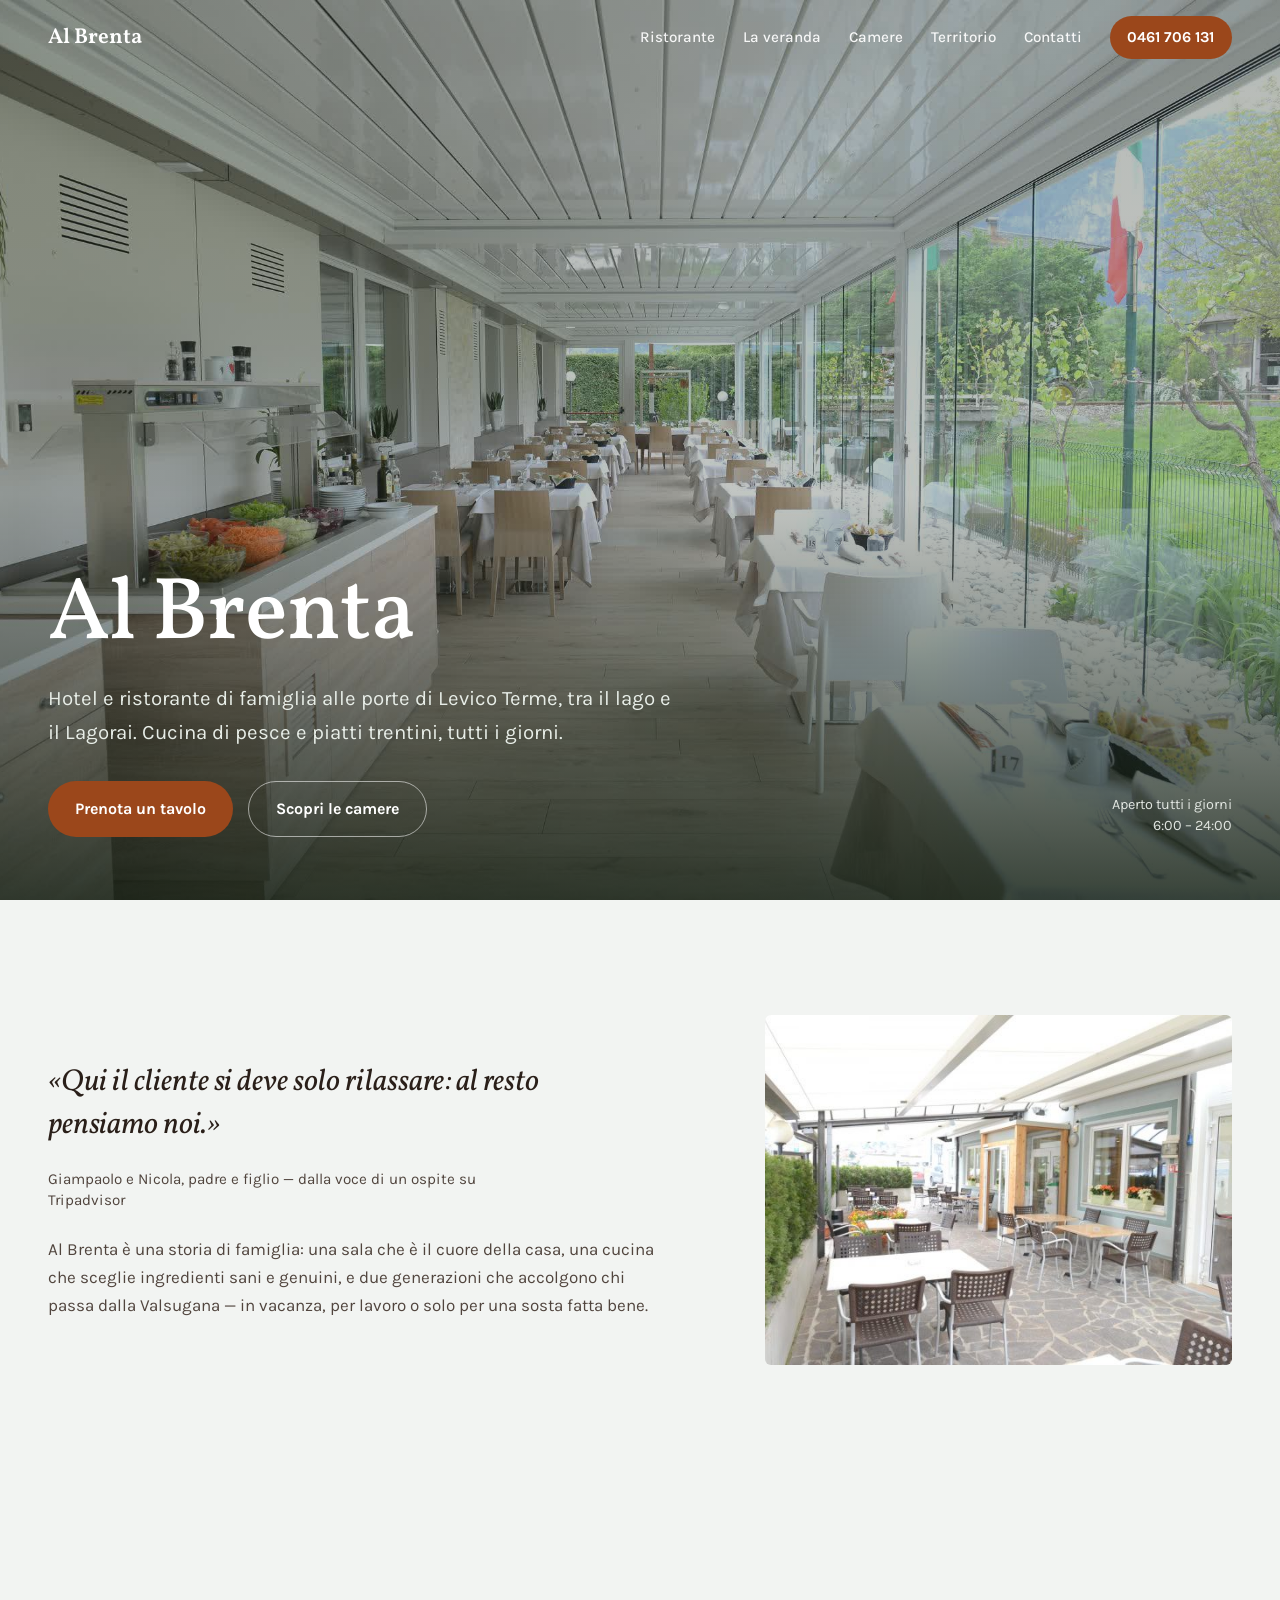
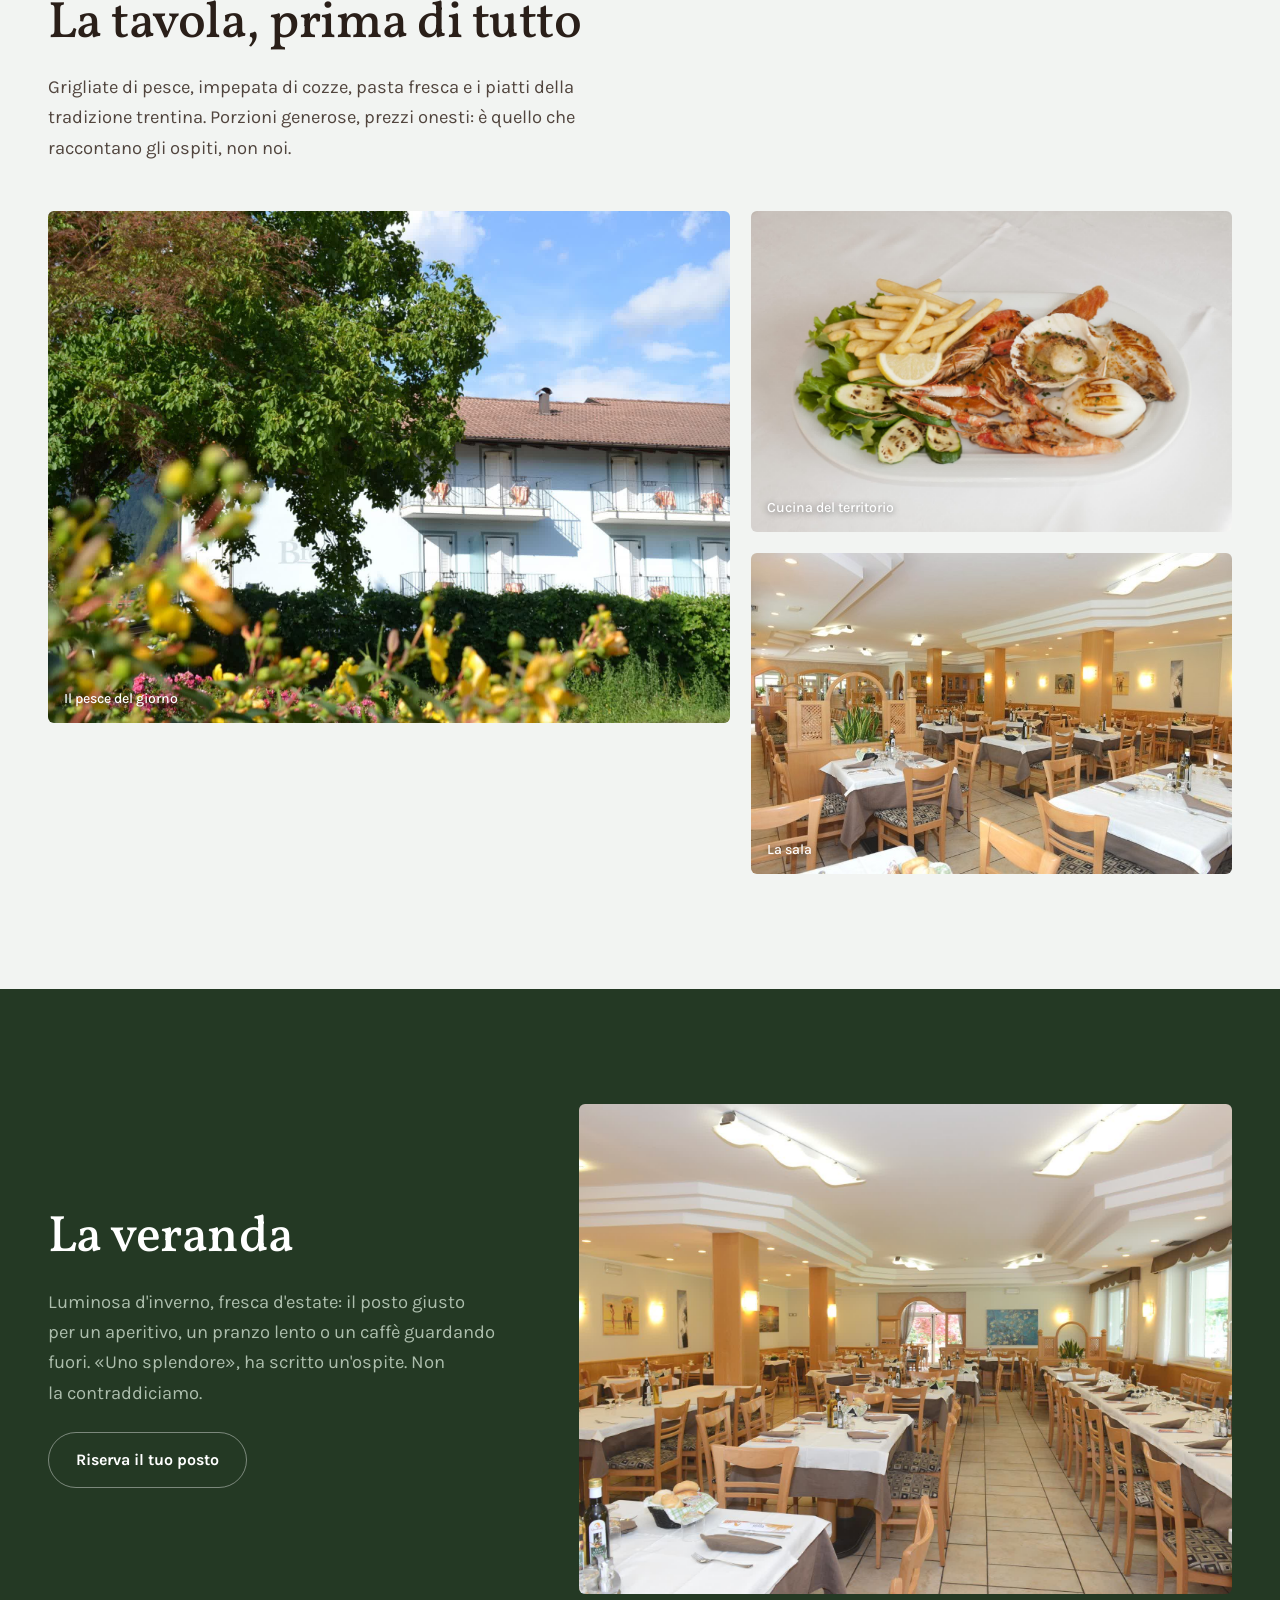
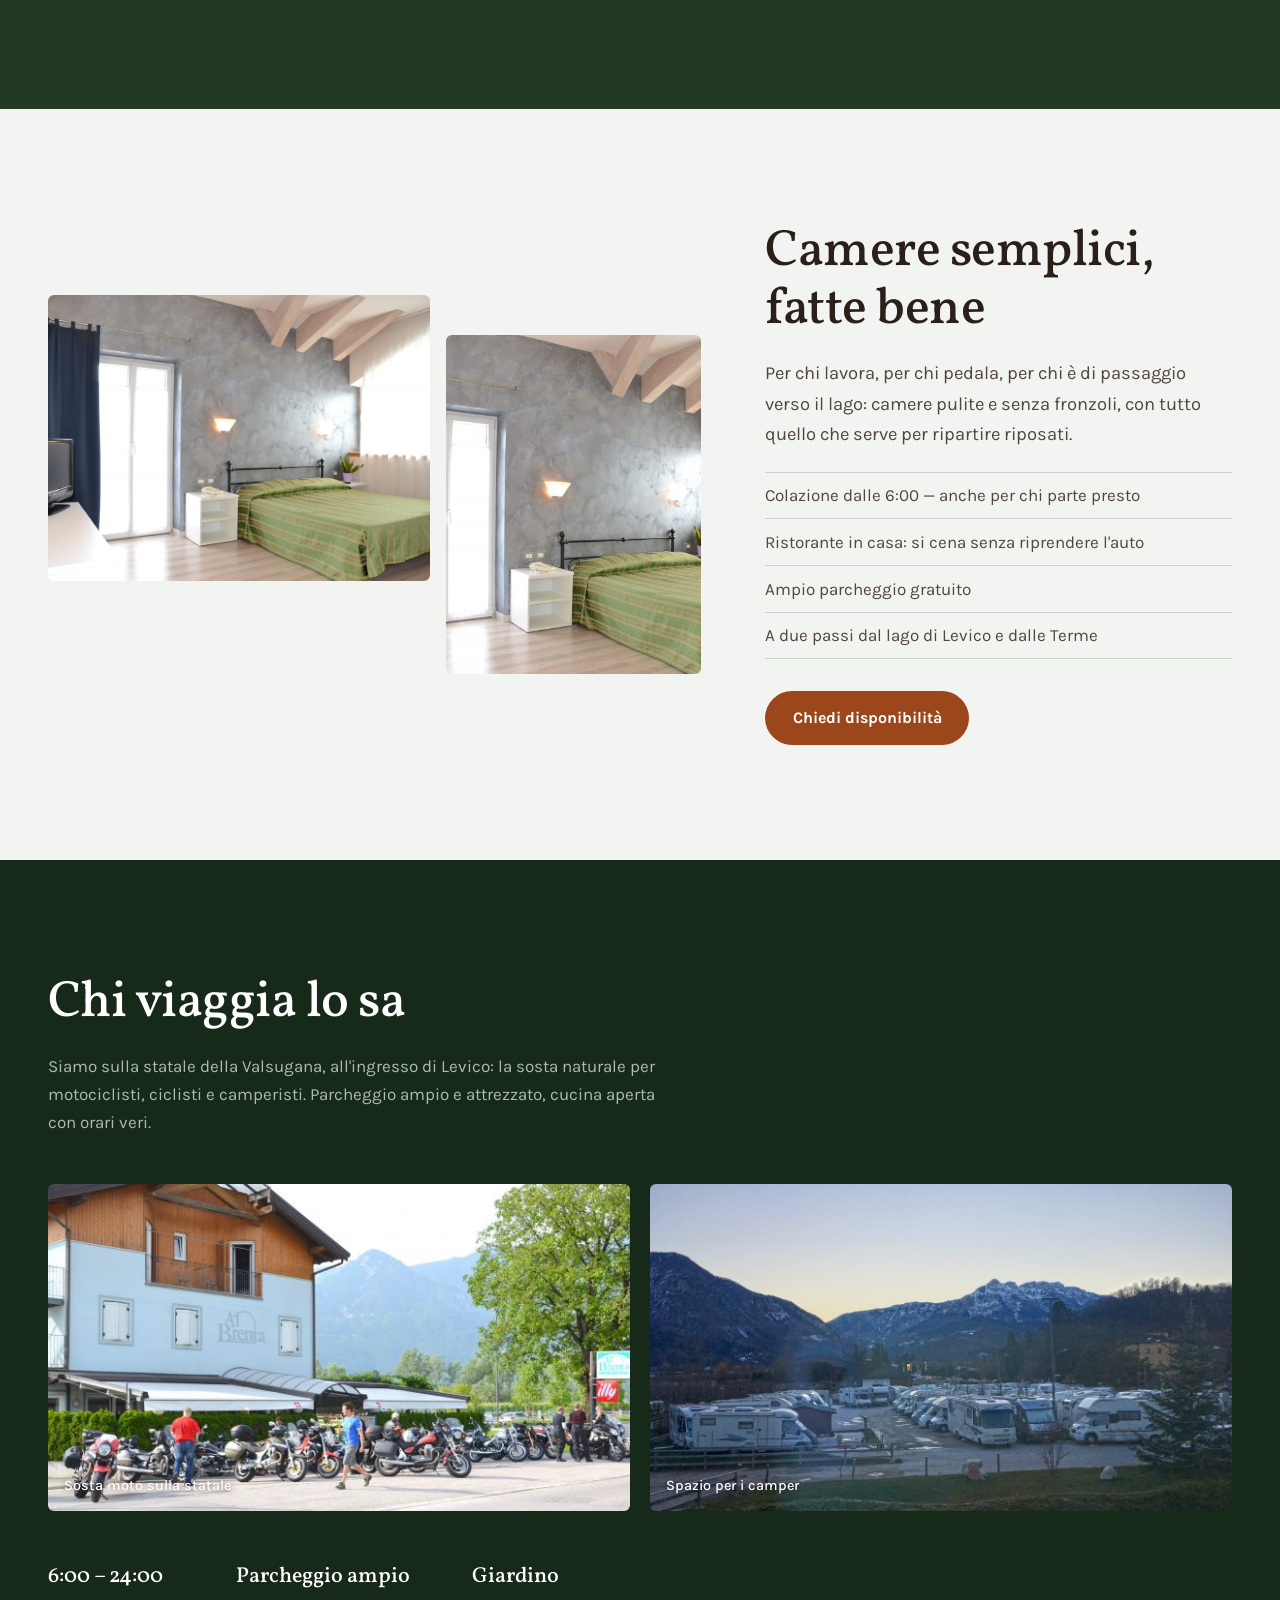
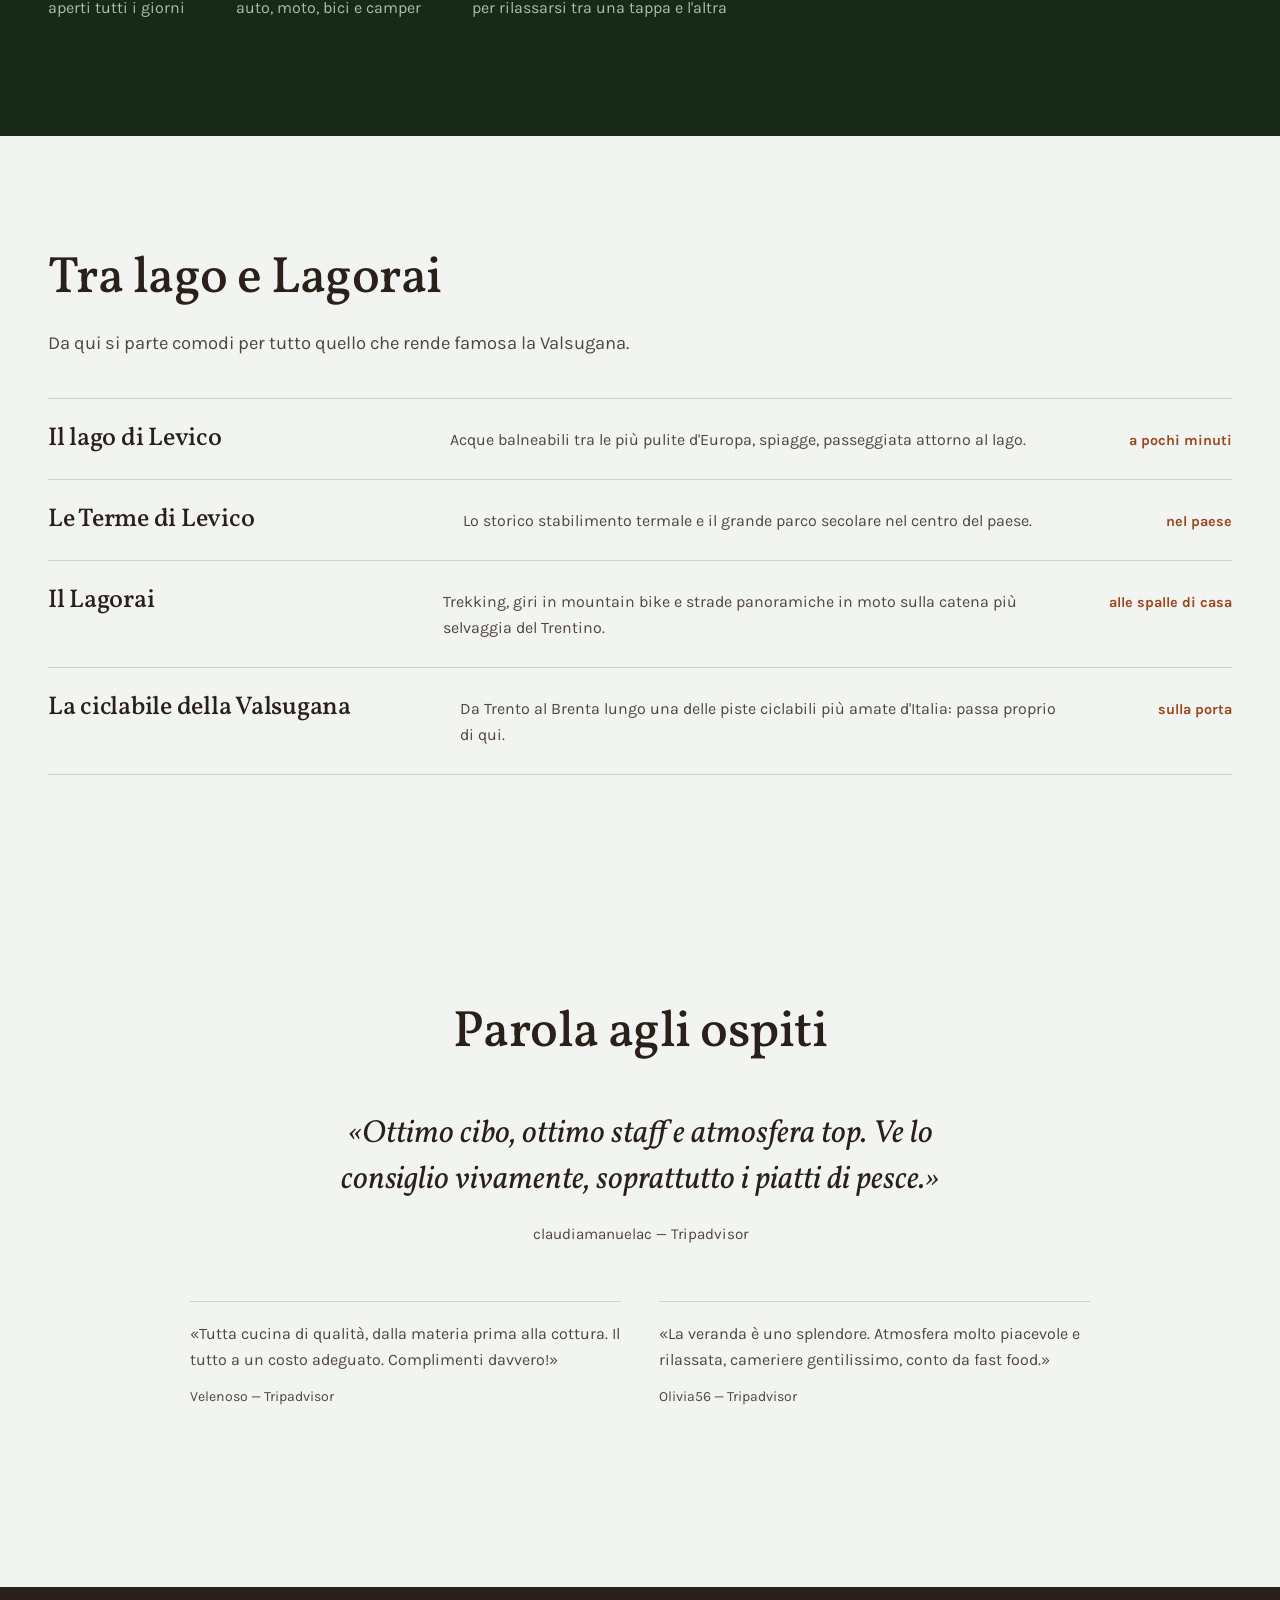
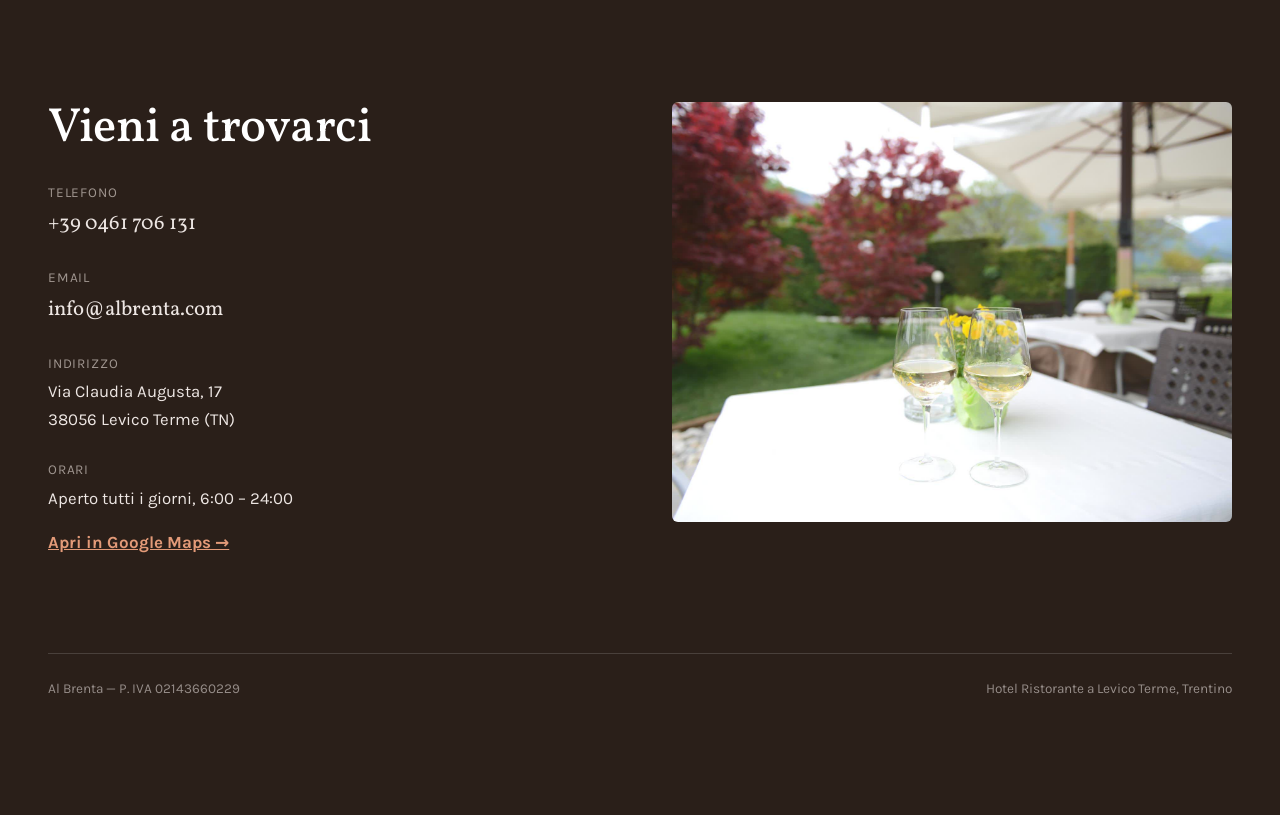
==== index.html @ 08c68e50 "Sito one-page Al Brenta - hotel ristorante Levico Terme Prototipo demo: foto originali, recensioni T" ====
<!DOCTYPE html>
<html lang="it">
<head>
<meta charset="UTF-8">
<meta name="viewport" content="width=device-width, initial-scale=1.0">
<title>Al Brenta — Hotel e Ristorante a Levico Terme, Trentino</title>
<meta name="description" content="Hotel e ristorante di famiglia alle porte di Levico Terme: cucina di pesce, piatti trentini, veranda, camere e parcheggio per moto, bici e camper. Aperto tutti i giorni 6–24.">
<link rel="preconnect" href="https://fonts.googleapis.com">
<link rel="preconnect" href="https://fonts.gstatic.com" crossorigin>
<link href="https://fonts.googleapis.com/css2?family=Vollkorn:ital,wght@0,400;0,500;0,600;1,400;1,500&family=Karla:wght@400;500;700&display=swap" rel="stylesheet">
<style>
:root{
  --bg: oklch(96.5% 0.004 140);
  --ink: oklch(25% 0.02 50);
  --ink-soft: oklch(40% 0.02 50);
  --verde: oklch(32% 0.045 145);
  --verde-deep: oklch(26% 0.04 145);
  --verde-ink: oklch(95% 0.012 145);
  --verde-soft: oklch(78% 0.03 145);
  --rame: oklch(50% 0.125 45);
  --rame-hover: oklch(44% 0.125 45);
  --line: oklch(86% 0.012 140);
  --serif: "Vollkorn", Georgia, serif;
  --sans: "Karla", system-ui, sans-serif;
  --ease: cubic-bezier(.22,1,.36,1);
  --z-header: 100;
  --z-callbar: 110;
}
*{margin:0;padding:0;box-sizing:border-box}
html{scroll-behavior:smooth}
body{
  font-family:var(--sans);
  font-size:1.0625rem;
  line-height:1.65;
  color:var(--ink);
  background:var(--bg);
}
img{display:block;max-width:100%;height:auto}
h1,h2,h3{font-family:var(--serif);font-weight:500;line-height:1.12;text-wrap:balance;letter-spacing:-0.01em}
p{max-width:62ch;text-wrap:pretty}
a{color:inherit}

/* ---------- header ---------- */
.header{
  position:fixed;inset:0 0 auto 0;z-index:var(--z-header);
  display:flex;align-items:center;justify-content:space-between;
  padding:1rem clamp(1.25rem,4vw,3rem);
  transition:background .4s var(--ease), box-shadow .4s var(--ease), padding .4s var(--ease);
}
.header.solid{background:var(--bg);box-shadow:0 1px 0 var(--line);padding-block:.6rem}
.header .brand{font-family:var(--serif);font-size:1.35rem;font-weight:600;text-decoration:none;color:#fff;transition:color .3s}
.header.solid .brand{color:var(--ink)}
.header nav{display:flex;gap:1.75rem;align-items:center}
.header nav a{
  font-size:.95rem;font-weight:500;text-decoration:none;color:#fff;
  opacity:.92;transition:opacity .2s,color .3s;
}
.header.solid nav a{color:var(--ink)}
.header nav a:hover{opacity:.65}
.header .tel{
  background:var(--rame);color:#fff !important;padding:.55rem 1.1rem;border-radius:99px;
  font-weight:700;opacity:1;transition:background .25s;white-space:nowrap;
}
.header .tel:hover{background:var(--rame-hover);opacity:1}
@media (max-width:820px){ .header nav a:not(.tel){display:none} }

/* ---------- hero ---------- */
.hero{
  position:relative;min-height:100svh;display:flex;align-items:flex-end;
  color:#fff;isolation:isolate;
}
.hero img.bg{position:absolute;inset:0;width:100%;height:100%;object-fit:cover;z-index:-2}
.hero::after{
  content:"";position:absolute;inset:0;z-index:-1;
  background:linear-gradient(to top, oklch(20% 0.03 145 / .82) 0%, oklch(20% 0.03 145 / .25) 45%, oklch(20% 0.03 145 / .30) 100%);
}
.hero-inner{padding:0 clamp(1.25rem,4vw,3rem) clamp(2.5rem,7vh,5.5rem);max-width:1200px}
.hero h1{
  font-size:clamp(2.6rem,7.5vw,5.5rem);font-weight:500;color:#fff;
  margin-bottom:1rem;
}
.hero h1 em{font-style:italic}
.hero .sub{font-size:clamp(1.05rem,1.6vw,1.3rem);max-width:52ch;color:oklch(94% 0.01 145);margin-bottom:2rem}
.hero .ctas{display:flex;gap:.9rem;flex-wrap:wrap}
.btn{
  display:inline-flex;align-items:center;gap:.5rem;
  font-family:var(--sans);font-weight:700;font-size:1rem;text-decoration:none;
  padding:.85rem 1.7rem;border-radius:99px;transition:background .25s,color .25s,border-color .25s;
}
.btn-primary{background:var(--rame);color:#fff}
.btn-primary:hover{background:var(--rame-hover)}
.btn-ghost{border:1px solid oklch(100% 0 0 / .55);color:#fff}
.btn-ghost:hover{background:oklch(100% 0 0 / .14)}
.hero .hours{
  position:absolute;top:auto;right:clamp(1.25rem,4vw,3rem);bottom:clamp(2.5rem,7vh,5.5rem);
  font-size:.9rem;color:oklch(92% 0.01 145);text-align:right;line-height:1.5;
}
@media (max-width:900px){ .hero .hours{display:none} }

/* ---------- shared section shell ---------- */
.section{padding:clamp(4rem,9vw,7.5rem) clamp(1.25rem,4vw,3rem)}
.shell{max-width:1200px;margin:0 auto}
.section h2{font-size:clamp(2rem,4.2vw,3.2rem);margin-bottom:1.2rem}
.lede{font-size:1.15rem;color:var(--ink-soft)}

/* ---------- storia ---------- */
.storia .shell{display:grid;grid-template-columns:minmax(0,7fr) minmax(0,5fr);gap:clamp(2rem,5vw,5rem);align-items:center}
.storia blockquote{
  font-family:var(--serif);font-style:italic;font-size:clamp(1.35rem,2.4vw,1.9rem);
  line-height:1.4;max-width:26ch;
}
.storia cite{
  display:block;margin-top:1.4rem;font-family:var(--sans);font-style:normal;
  font-size:.95rem;color:var(--ink-soft);
}
.storia p{margin-top:1.5rem;color:var(--ink-soft)}
.storia img{border-radius:6px;aspect-ratio:4/3;object-fit:cover;width:100%}
@media (max-width:820px){ .storia .shell{grid-template-columns:1fr} }

/* ---------- ristorante: asymmetric grid ---------- */
.ristorante .grid{
  display:grid;gap:clamp(.8rem,1.6vw,1.4rem);margin-top:3rem;
  grid-template-columns:repeat(12,1fr);grid-auto-rows:minmax(120px,auto);
}
.ristorante .grid figure{position:relative;overflow:hidden;border-radius:6px}
.ristorante .grid img{width:100%;height:100%;object-fit:cover;transition:transform 1.2s var(--ease)}
.ristorante .grid figure:hover img{transform:scale(1.04)}
.ristorante figcaption{
  position:absolute;left:1rem;bottom:.8rem;color:#fff;font-size:.88rem;font-weight:500;
  text-shadow:0 1px 6px oklch(0% 0 0 / .55);
}
.f-a{grid-column:1/8;grid-row:span 2;aspect-ratio:4/3}
.f-b{grid-column:8/13;aspect-ratio:3/2}
.f-c{grid-column:8/13;aspect-ratio:3/2}
@media (max-width:700px){
  .f-a,.f-b,.f-c{grid-column:1/13;grid-row:auto;aspect-ratio:3/2}
}
.ristorante .cols{display:grid;grid-template-columns:1fr 1fr;gap:clamp(2rem,4vw,4rem);align-items:end}
.ristorante .cols .cta-row{margin-top:1.5rem}
@media (max-width:820px){ .ristorante .cols{grid-template-columns:1fr} }
.btn-ink{border:1px solid var(--ink);color:var(--ink)}
.btn-ink:hover{background:var(--ink);color:var(--bg)}

/* ---------- veranda / verde drench ---------- */
.verde-block{background:var(--verde);color:var(--verde-ink)}
.verde-block h2{color:#fff}
.verde-block .lede{color:var(--verde-soft)}
.verde-block .shell{display:grid;grid-template-columns:minmax(0,5fr) minmax(0,7fr);gap:clamp(2rem,5vw,5rem);align-items:center}
.verde-block img{border-radius:6px;width:100%;aspect-ratio:4/3;object-fit:cover}
.verde-block .btn-ghost{border-color:oklch(100% 0 0 / .4)}
@media (max-width:820px){ .verde-block .shell{grid-template-columns:1fr} }

/* ---------- camere ---------- */
.camere .shell{display:grid;grid-template-columns:minmax(0,7fr) minmax(0,5fr);gap:clamp(2rem,5vw,5rem);align-items:center}
.camere .fotostack{display:grid;gap:1rem;grid-template-columns:3fr 2fr;align-items:start}
.camere .fotostack img{border-radius:6px;object-fit:cover;width:100%}
.camere .fotostack img:first-child{aspect-ratio:4/3}
.camere .fotostack img:last-child{aspect-ratio:3/4;margin-top:2.5rem}
.camere ul{list-style:none;margin:1.4rem 0 2rem;color:var(--ink-soft)}
.camere li{padding:.55rem 0;border-bottom:1px solid var(--line)}
.camere li:first-child{border-top:1px solid var(--line)}
@media (max-width:820px){ .camere .shell{grid-template-columns:1fr} }

/* ---------- viaggiatori ---------- */
.viaggio{background:var(--verde-deep);color:var(--verde-ink)}
.viaggio h2{color:#fff}
.viaggio .intro{color:var(--verde-soft);margin-bottom:3rem}
.viaggio .strip{display:grid;grid-template-columns:1fr 1fr;gap:clamp(.8rem,1.6vw,1.4rem)}
.viaggio .strip figure{position:relative;border-radius:6px;overflow:hidden}
.viaggio .strip img{width:100%;aspect-ratio:16/9;object-fit:cover}
.viaggio .strip figcaption{position:absolute;left:1rem;bottom:.8rem;color:#fff;font-weight:500;font-size:.9rem;text-shadow:0 1px 6px oklch(0% 0 0 / .6)}
.viaggio .fatti{
  margin-top:3rem;display:flex;gap:clamp(1.5rem,4vw,4rem);flex-wrap:wrap;
  font-size:1rem;color:var(--verde-soft);
}
.viaggio .fatti strong{display:block;font-family:var(--serif);font-size:1.35rem;font-weight:500;color:#fff}
@media (max-width:700px){ .viaggio .strip{grid-template-columns:1fr} }

/* ---------- territorio ---------- */
.territorio .voci{margin-top:2.5rem;border-top:1px solid var(--line)}
.territorio .voce{
  display:grid;grid-template-columns:minmax(0,4fr) minmax(0,7fr) auto;gap:1rem 2rem;
  padding:1.6rem 0;border-bottom:1px solid var(--line);align-items:baseline;
}
.territorio .voce h3{font-size:clamp(1.3rem,2vw,1.7rem)}
.territorio .voce p{color:var(--ink-soft);font-size:1rem}
.territorio .dist{font-size:.9rem;font-weight:700;color:var(--rame);white-space:nowrap}
@media (max-width:700px){ .territorio .voce{grid-template-columns:1fr;gap:.3rem} }

/* ---------- recensioni ---------- */
.recensioni{background:var(--bg)}
.recensioni .shell{max-width:900px}
.recensioni h2{text-align:center;margin-bottom:3rem}
.recensioni .quote{
  font-family:var(--serif);font-style:italic;font-size:clamp(1.3rem,2.6vw,2rem);
  line-height:1.45;text-align:center;margin:0 auto;max-width:30ch;
}
.recensioni .who{
  display:block;text-align:center;margin-top:1.2rem;font-family:var(--sans);
  font-style:normal;font-size:.95rem;color:var(--ink-soft);
}
.recensioni .altre{
  margin-top:3.5rem;display:grid;grid-template-columns:1fr 1fr;gap:clamp(1.5rem,3vw,3rem);
}
.recensioni .mini{font-size:1rem;color:var(--ink-soft);border-top:1px solid var(--line);padding-top:1.2rem}
.recensioni .mini .who{text-align:left;margin-top:.7rem;font-size:.88rem}
.recensioni .fonte{display:block;text-align:center;margin-top:2.5rem;font-size:.9rem}
.recensioni .fonte a{color:var(--rame);font-weight:700}
@media (max-width:700px){ .recensioni .altre{grid-template-columns:1fr} }

/* ---------- contatti ---------- */
.contatti{background:var(--ink);color:oklch(93% 0.008 50)}
.contatti .shell{display:grid;grid-template-columns:minmax(0,6fr) minmax(0,6fr);gap:clamp(2.5rem,5vw,5rem)}
.contatti h2{color:#fff;font-size:clamp(2rem,4vw,3rem)}
.contatti .dato{margin-top:1.6rem}
.contatti .dato span{display:block;font-size:.85rem;text-transform:uppercase;letter-spacing:.06em;color:oklch(68% 0.015 50);margin-bottom:.2rem}
.contatti .dato a{font-family:var(--serif);font-size:1.3rem;text-decoration:none}
.contatti .dato a:hover{color:oklch(75% 0.1 45)}
.contatti .dato p{font-size:1.05rem}
.contatti img{border-radius:6px;width:100%;aspect-ratio:4/3;object-fit:cover}
.contatti .mappa{display:inline-block;margin-top:1rem;color:oklch(75% 0.1 45);font-weight:700}
.contatti .fine{
  grid-column:1/-1;margin-top:2rem;padding-top:1.5rem;border-top:1px solid oklch(38% 0.015 50);
  display:flex;justify-content:space-between;gap:1rem;flex-wrap:wrap;
  font-size:.85rem;color:oklch(65% 0.012 50);
}
@media (max-width:820px){ .contatti .shell{grid-template-columns:1fr} }

/* ---------- mobile call bar ---------- */
.callbar{display:none}
@media (max-width:700px){
  .callbar{
    display:flex;position:fixed;left:0;right:0;bottom:0;z-index:var(--z-callbar);
    background:var(--rame);color:#fff;text-decoration:none;
    align-items:center;justify-content:center;gap:.6rem;
    padding:.95rem;font-weight:700;font-size:1.05rem;min-height:52px;
  }
  body{padding-bottom:3.4rem}
}

/* ---------- reveals ---------- */
html.js .reveal{opacity:0;transform:translateY(22px);transition:opacity .9s var(--ease),transform .9s var(--ease)}
html.js .reveal.in{opacity:1;transform:none}
@media (prefers-reduced-motion: reduce){
  html{scroll-behavior:auto}
  html.js .reveal{opacity:1;transform:none;transition:none}
  .ristorante .grid img{transition:none}
}
</style>
</head>
<body>

<header class="header" id="header">
  <a class="brand" href="#top">Al Brenta</a>
  <nav>
    <a href="#ristorante">Ristorante</a>
    <a href="#veranda">La veranda</a>
    <a href="#camere">Camere</a>
    <a href="#territorio">Territorio</a>
    <a href="#contatti">Contatti</a>
    <a class="tel" href="tel:+390461706131">0461 706 131</a>
  </nav>
</header>

<section class="hero" id="top">
  <img class="bg" src="assets/veranda.jpg" alt="La veranda di Al Brenta piena di luce, con i tavoli apparecchiati" fetchpriority="high">
  <div class="hero-inner">
    <h1>Al Brenta</h1>
    <p class="sub">Hotel e ristorante di famiglia alle porte di Levico Terme, tra il lago e il Lagorai. Cucina di pesce e piatti trentini, tutti i giorni.</p>
    <div class="ctas">
      <a class="btn btn-primary" href="tel:+390461706131">Prenota un tavolo</a>
      <a class="btn btn-ghost" href="#camere">Scopri le camere</a>
    </div>
  </div>
  <p class="hours">Aperto tutti i giorni<br>6:00 – 24:00</p>
</section>

<section class="section storia">
  <div class="shell">
    <div class="reveal">
      <blockquote>«Qui il cliente si deve solo rilassare: al resto pensiamo noi.»
        <cite>Giampaolo e Nicola, padre e figlio — dalla voce di un ospite su Tripadvisor</cite>
      </blockquote>
      <p>Al Brenta è una storia di famiglia: una sala che è il cuore della casa, una cucina che sceglie ingredienti sani e genuini, e due generazioni che accolgono chi passa dalla Valsugana — in vacanza, per lavoro o solo per una sosta fatta bene.</p>
    </div>
    <img class="reveal" src="assets/staff.jpg" alt="Lo staff di Al Brenta in sala" loading="lazy">
  </div>
</section>

<section class="section ristorante" id="ristorante">
  <div class="shell">
    <div class="cols">
      <div class="reveal">
        <h2>La tavola, prima di tutto</h2>
        <p class="lede">Grigliate di pesce, impepata di cozze, pasta fresca e i piatti della tradizione trentina. Porzioni generose, prezzi onesti: è quello che raccontano gli ospiti, non noi.</p>
      </div>
      <div class="reveal cta-row">
        <a class="btn btn-ink" href="tel:+390461706131">Prenota: 0461 706 131</a>
      </div>
    </div>
    <div class="grid">
      <figure class="f-a reveal">
        <img src="assets/piatto-2.jpg" alt="Piatto di pesce fresco preparato dalla cucina di Al Brenta" loading="lazy">
        <figcaption>Il pesce del giorno</figcaption>
      </figure>
      <figure class="f-b reveal">
        <img src="assets/piatto-1.jpg" alt="Uno dei piatti della cucina di Al Brenta" loading="lazy">
        <figcaption>Cucina del territorio</figcaption>
      </figure>
      <figure class="f-c reveal">
        <img src="assets/sala.jpg" alt="La sala del ristorante Al Brenta apparecchiata" loading="lazy">
        <figcaption>La sala</figcaption>
      </figure>
    </div>
  </div>
</section>

<section class="section verde-block" id="veranda">
  <div class="shell">
    <div class="reveal">
      <h2>La veranda</h2>
      <p class="lede">Luminosa d'inverno, fresca d'estate: il posto giusto per un aperitivo, un pranzo lento o un caffè guardando fuori. «Uno splendore», ha scritto un'ospite. Non la contraddiciamo.</p>
      <p style="margin-top:1.5rem"><a class="btn btn-ghost" href="tel:+390461706131">Riserva il tuo posto</a></p>
    </div>
    <img class="reveal" src="assets/interno.jpg" alt="Gli interni luminosi di Al Brenta" loading="lazy">
  </div>
</section>

<section class="section camere" id="camere">
  <div class="shell">
    <div class="fotostack reveal">
      <img src="assets/camera-1.jpg" alt="Camera matrimoniale dell'hotel Al Brenta" loading="lazy">
      <img src="assets/camera-2.jpg" alt="Dettaglio di una camera dell'hotel" loading="lazy">
    </div>
    <div class="reveal">
      <h2>Camere semplici, fatte bene</h2>
      <p class="lede">Per chi lavora, per chi pedala, per chi è di passaggio verso il lago: camere pulite e senza fronzoli, con tutto quello che serve per ripartire riposati.</p>
      <ul>
        <li>Colazione dalle 6:00 — anche per chi parte presto</li>
        <li>Ristorante in casa: si cena senza riprendere l'auto</li>
        <li>Ampio parcheggio gratuito</li>
        <li>A due passi dal lago di Levico e dalle Terme</li>
      </ul>
      <a class="btn btn-primary" href="mailto:info@albrenta.com?subject=Richiesta%20disponibilit%C3%A0%20camera">Chiedi disponibilità</a>
    </div>
  </div>
</section>

<section class="section viaggio">
  <div class="shell">
    <h2 class="reveal">Chi viaggia lo sa</h2>
    <p class="intro reveal">Siamo sulla statale della Valsugana, all'ingresso di Levico: la sosta naturale per motociclisti, ciclisti e camperisti. Parcheggio ampio e attrezzato, cucina aperta con orari veri.</p>
    <div class="strip">
      <figure class="reveal">
        <img src="assets/moto.jpg" alt="Motociclisti in sosta al parcheggio di Al Brenta" loading="lazy">
        <figcaption>Sosta moto sulla statale</figcaption>
      </figure>
      <figure class="reveal">
        <img src="assets/camper.jpg" alt="Area camper nel parcheggio di Al Brenta" loading="lazy">
        <figcaption>Spazio per i camper</figcaption>
      </figure>
    </div>
    <div class="fatti reveal">
      <div><strong>6:00 – 24:00</strong>aperti tutti i giorni</div>
      <div><strong>Parcheggio ampio</strong>auto, moto, bici e camper</div>
      <div><strong>Giardino</strong>per rilassarsi tra una tappa e l'altra</div>
    </div>
  </div>
</section>

<section class="section territorio" id="territorio">
  <div class="shell">
    <h2 class="reveal">Tra lago e Lagorai</h2>
    <p class="lede reveal">Da qui si parte comodi per tutto quello che rende famosa la Valsugana.</p>
    <div class="voci">
      <div class="voce reveal">
        <h3>Il lago di Levico</h3>
        <p>Acque balneabili tra le più pulite d'Europa, spiagge, passeggiata attorno al lago.</p>
        <span class="dist">a pochi minuti</span>
      </div>
      <div class="voce reveal">
        <h3>Le Terme di Levico</h3>
        <p>Lo storico stabilimento termale e il grande parco secolare nel centro del paese.</p>
        <span class="dist">nel paese</span>
      </div>
      <div class="voce reveal">
        <h3>Il Lagorai</h3>
        <p>Trekking, giri in mountain bike e strade panoramiche in moto sulla catena più selvaggia del Trentino.</p>
        <span class="dist">alle spalle di casa</span>
      </div>
      <div class="voce reveal">
        <h3>La ciclabile della Valsugana</h3>
        <p>Da Trento al Brenta lungo una delle piste ciclabili più amate d'Italia: passa proprio di qui.</p>
        <span class="dist">sulla porta</span>
      </div>
    </div>
  </div>
</section>

<section class="section recensioni">
  <div class="shell">
    <h2 class="reveal">Parola agli ospiti</h2>
    <blockquote class="quote reveal">«Ottimo cibo, ottimo staff e atmosfera top. Ve lo consiglio vivamente, soprattutto i piatti di pesce.»
      <span class="who">claudiamanuelac — Tripadvisor</span>
    </blockquote>
    <div class="altre">
      <blockquote class="mini reveal">«Tutta cucina di qualità, dalla materia prima alla cottura. Il tutto a un costo adeguato. Complimenti davvero!»
        <span class="who">Velenoso — Tripadvisor</span>
      </blockquote>
      <blockquote class="mini reveal">«La veranda è uno splendore. Atmosfera molto piacevole e rilassata, cameriere gentilissimo, conto da fast food.»
        <span class="who">Olivia56 — Tripadvisor</span>
      </blockquote>
    </div>
    <span class="fonte reveal">Leggi tutte le recensioni su <a href="https://www.tripadvisor.it/Restaurant_Review-g194793-d2284412-Reviews-Ristorante_al_Brenta-Levico_Terme_Province_of_Trento_Trentino_Alto_Adige.html" target="_blank" rel="noopener">Tripadvisor</a></span>
  </div>
</section>

<section class="section contatti" id="contatti">
  <div class="shell">
    <div>
      <h2>Vieni a trovarci</h2>
      <div class="dato"><span>Telefono</span><a href="tel:+390461706131">+39 0461 706 131</a></div>
      <div class="dato"><span>Email</span><a href="mailto:info@albrenta.com">info@albrenta.com</a></div>
      <div class="dato"><span>Indirizzo</span><p>Via Claudia Augusta, 17<br>38056 Levico Terme (TN)</p></div>
      <div class="dato"><span>Orari</span><p>Aperto tutti i giorni, 6:00 – 24:00</p></div>
      <a class="mappa" href="https://www.google.com/maps/search/?api=1&query=Hotel+Ristorante+Al+Brenta+Levico+Terme" target="_blank" rel="noopener">Apri in Google Maps →</a>
    </div>
    <div>
      <img src="assets/esterno.jpg" alt="Al Brenta visto dall'esterno, sulla statale della Valsugana" loading="lazy">
    </div>
    <div class="fine">
      <span>Al Brenta — P. IVA 02143660229</span>
      <span>Hotel Ristorante a Levico Terme, Trentino</span>
    </div>
  </div>
</section>

<a class="callbar" href="tel:+390461706131">Chiama — 0461 706 131</a>

<script>
document.documentElement.classList.add('js');

// header solido dopo il hero
const header = document.getElementById('header');
const onScroll = () => header.classList.toggle('solid', window.scrollY > window.innerHeight * 0.7);
onScroll();
window.addEventListener('scroll', onScroll, {passive:true});

// reveal on scroll
const io = new IntersectionObserver((entries) => {
  for (const e of entries) if (e.isIntersecting) { e.target.classList.add('in'); io.unobserve(e.target); }
}, {threshold: 0.12, rootMargin: '0px 0px -8% 0px'});
document.querySelectorAll('.reveal').forEach(el => io.observe(el));
</script>
</body>
</html>
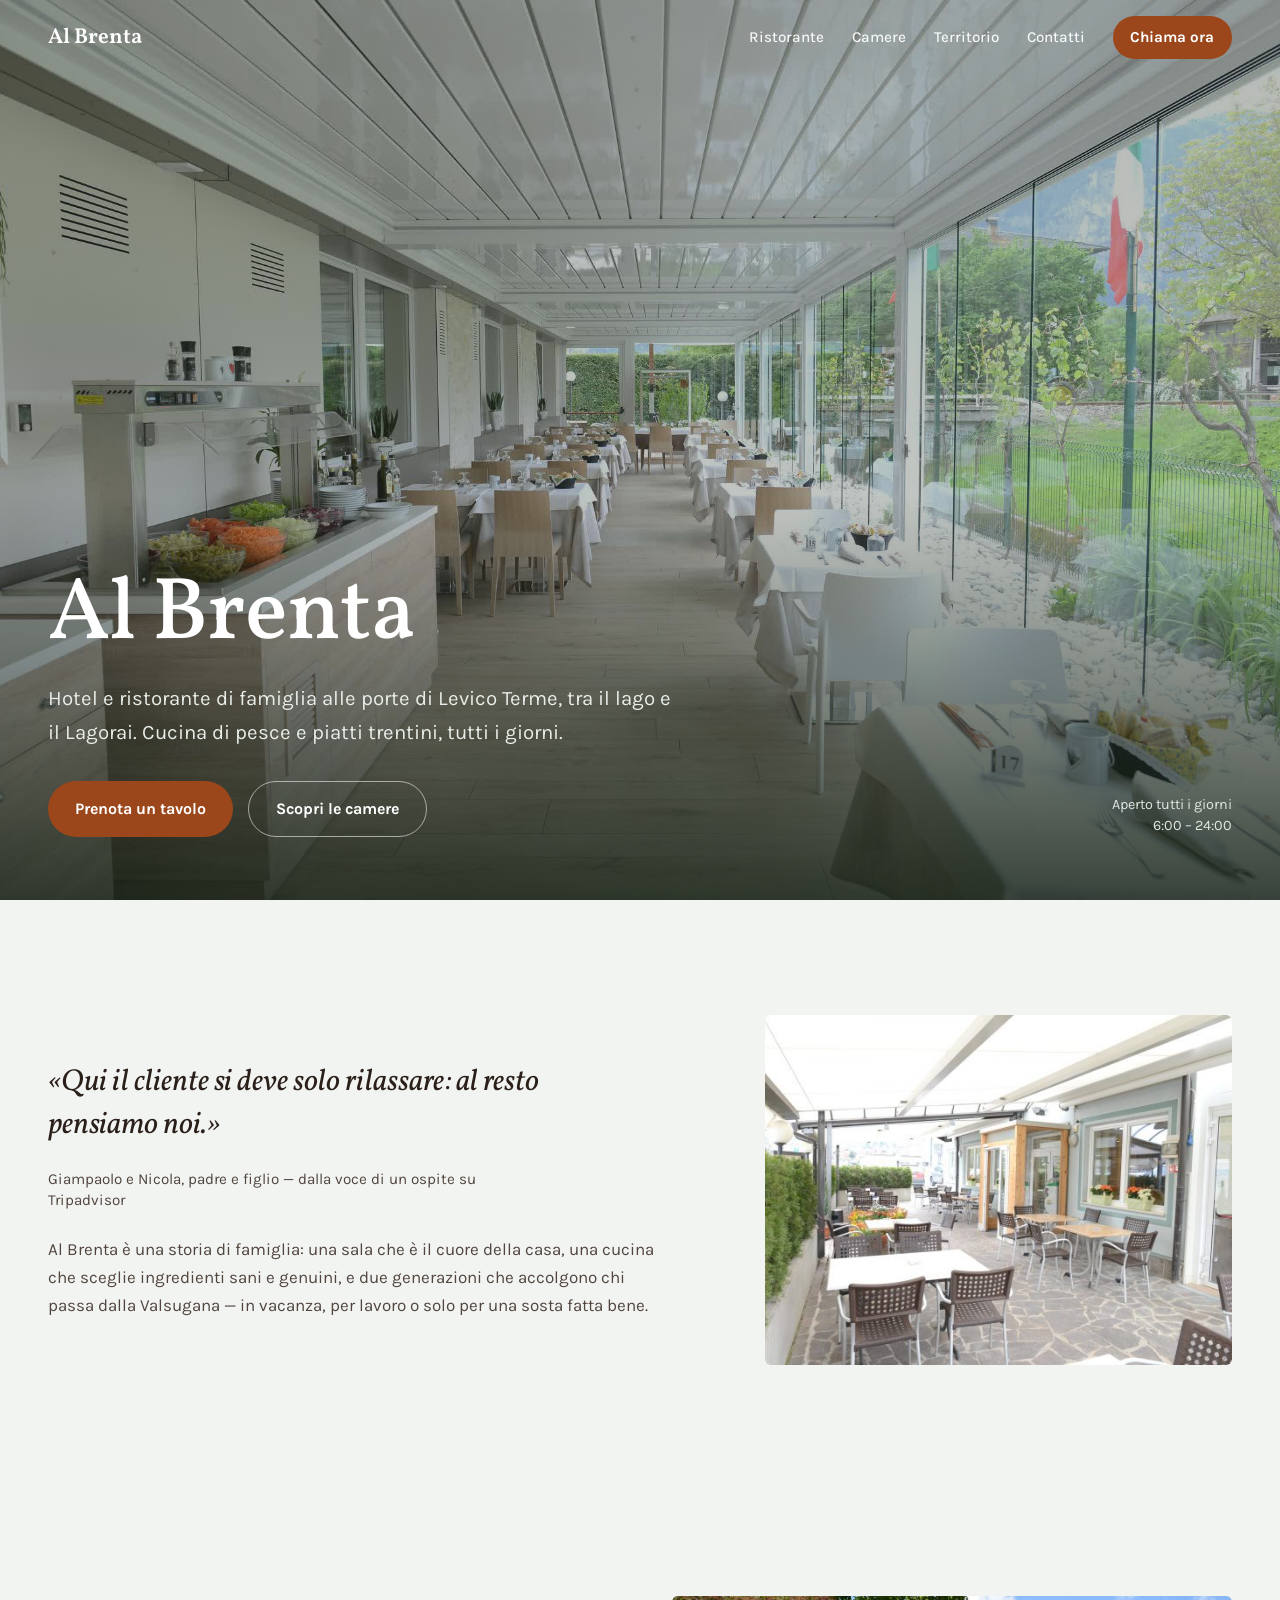
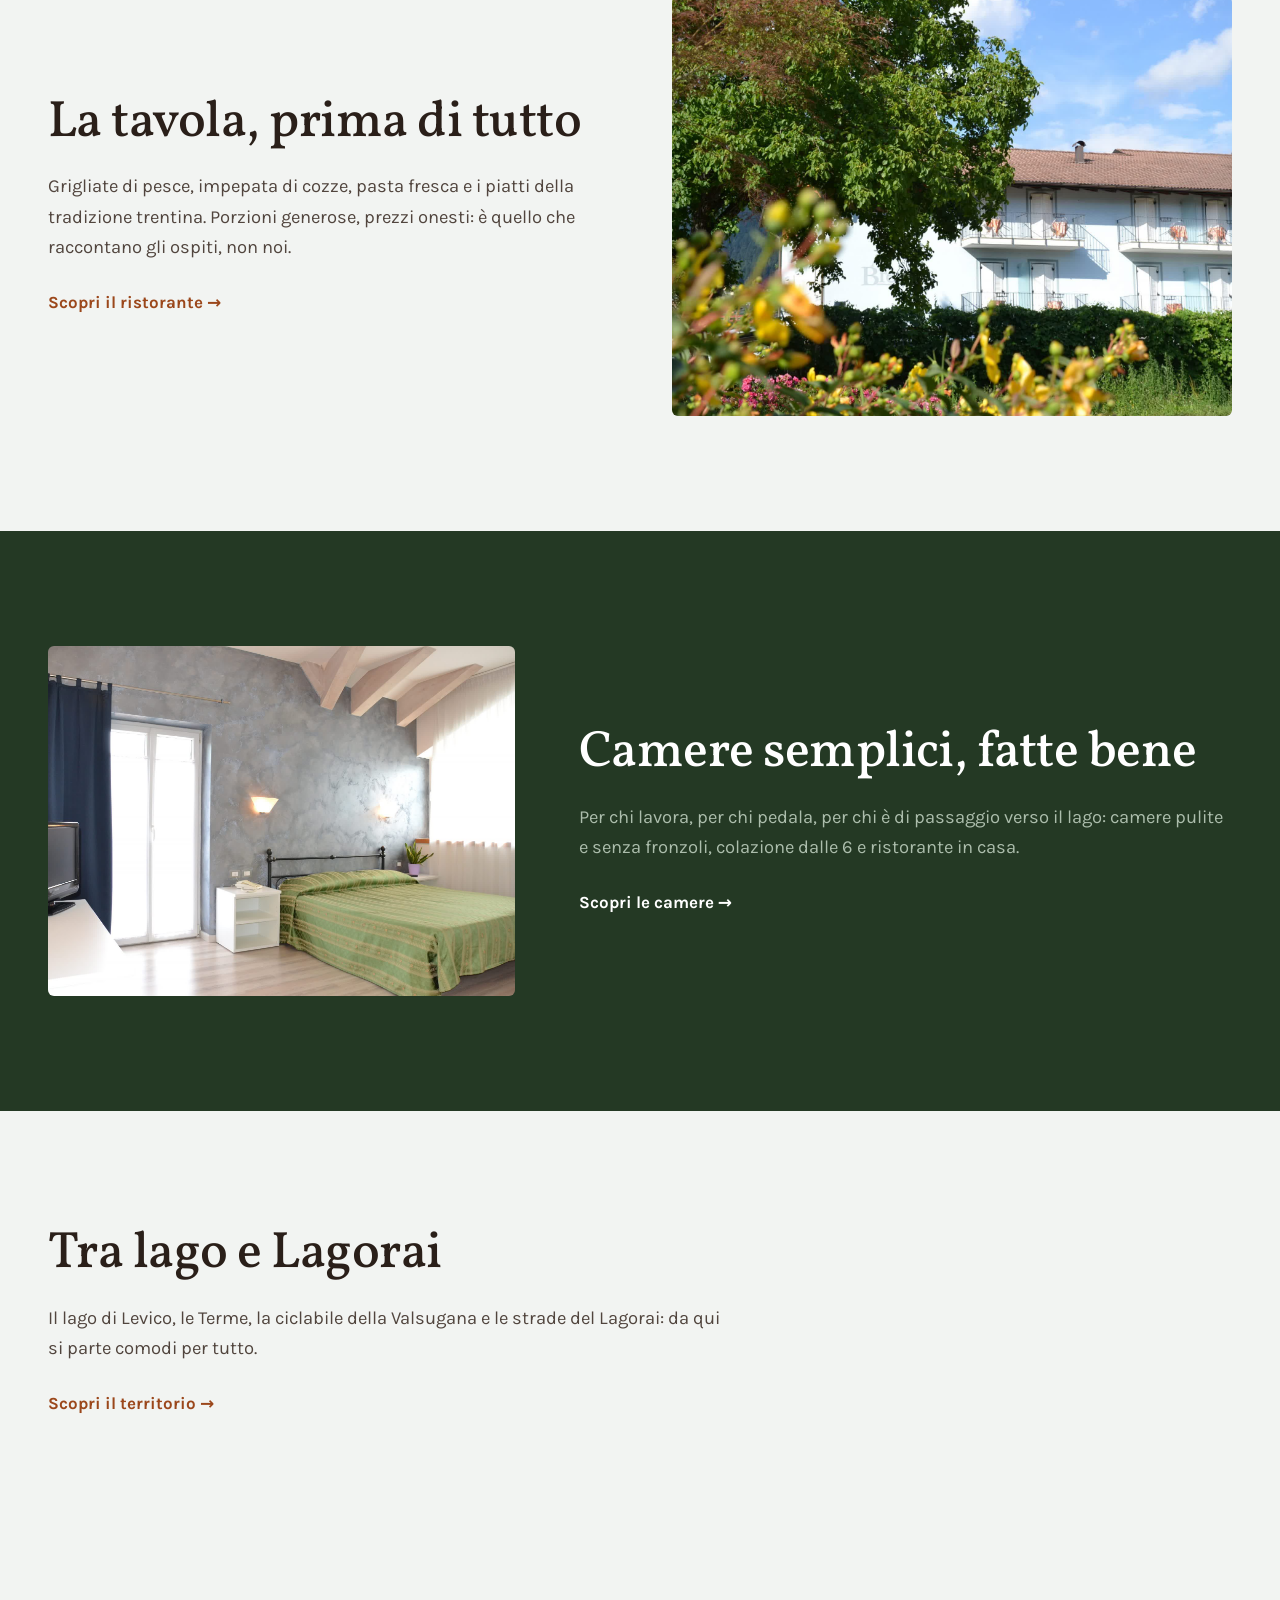
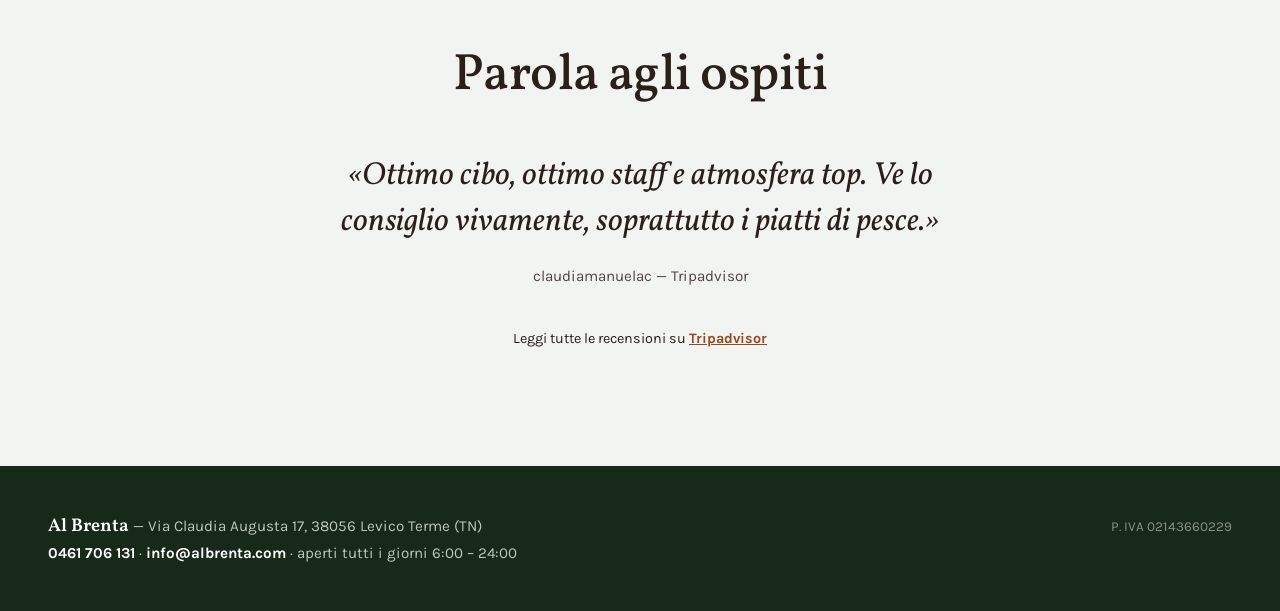
==== commit 0b8da97a: "Sito multi-pagina: home, ristorante, camere, territorio, contatti - Header: bottone "Chiama ora", na" ====
--- a/index.html
+++ b/index.html
@@ -8,259 +8,31 @@
 <link rel="preconnect" href="https://fonts.googleapis.com">
 <link rel="preconnect" href="https://fonts.gstatic.com" crossorigin>
 <link href="https://fonts.googleapis.com/css2?family=Vollkorn:ital,wght@0,400;0,500;0,600;1,400;1,500&family=Karla:wght@400;500;700&display=swap" rel="stylesheet">
-<style>
-:root{
-  --bg: oklch(96.5% 0.004 140);
-  --ink: oklch(25% 0.02 50);
-  --ink-soft: oklch(40% 0.02 50);
-  --verde: oklch(32% 0.045 145);
-  --verde-deep: oklch(26% 0.04 145);
-  --verde-ink: oklch(95% 0.012 145);
-  --verde-soft: oklch(78% 0.03 145);
-  --rame: oklch(50% 0.125 45);
-  --rame-hover: oklch(44% 0.125 45);
-  --line: oklch(86% 0.012 140);
-  --serif: "Vollkorn", Georgia, serif;
-  --sans: "Karla", system-ui, sans-serif;
-  --ease: cubic-bezier(.22,1,.36,1);
-  --z-header: 100;
-  --z-callbar: 110;
-}
-*{margin:0;padding:0;box-sizing:border-box}
-html{scroll-behavior:smooth}
-body{
-  font-family:var(--sans);
-  font-size:1.0625rem;
-  line-height:1.65;
-  color:var(--ink);
-  background:var(--bg);
-}
-img{display:block;max-width:100%;height:auto}
-h1,h2,h3{font-family:var(--serif);font-weight:500;line-height:1.12;text-wrap:balance;letter-spacing:-0.01em}
-p{max-width:62ch;text-wrap:pretty}
-a{color:inherit}
-
-/* ---------- header ---------- */
-.header{
-  position:fixed;inset:0 0 auto 0;z-index:var(--z-header);
-  display:flex;align-items:center;justify-content:space-between;
-  padding:1rem clamp(1.25rem,4vw,3rem);
-  transition:background .4s var(--ease), box-shadow .4s var(--ease), padding .4s var(--ease);
-}
-.header.solid{background:var(--bg);box-shadow:0 1px 0 var(--line);padding-block:.6rem}
-.header .brand{font-family:var(--serif);font-size:1.35rem;font-weight:600;text-decoration:none;color:#fff;transition:color .3s}
-.header.solid .brand{color:var(--ink)}
-.header nav{display:flex;gap:1.75rem;align-items:center}
-.header nav a{
-  font-size:.95rem;font-weight:500;text-decoration:none;color:#fff;
-  opacity:.92;transition:opacity .2s,color .3s;
-}
-.header.solid nav a{color:var(--ink)}
-.header nav a:hover{opacity:.65}
-.header .tel{
-  background:var(--rame);color:#fff !important;padding:.55rem 1.1rem;border-radius:99px;
-  font-weight:700;opacity:1;transition:background .25s;white-space:nowrap;
-}
-.header .tel:hover{background:var(--rame-hover);opacity:1}
-@media (max-width:820px){ .header nav a:not(.tel){display:none} }
-
-/* ---------- hero ---------- */
-.hero{
-  position:relative;min-height:100svh;display:flex;align-items:flex-end;
-  color:#fff;isolation:isolate;
-}
-.hero img.bg{position:absolute;inset:0;width:100%;height:100%;object-fit:cover;z-index:-2}
-.hero::after{
-  content:"";position:absolute;inset:0;z-index:-1;
-  background:linear-gradient(to top, oklch(20% 0.03 145 / .82) 0%, oklch(20% 0.03 145 / .25) 45%, oklch(20% 0.03 145 / .30) 100%);
-}
-.hero-inner{padding:0 clamp(1.25rem,4vw,3rem) clamp(2.5rem,7vh,5.5rem);max-width:1200px}
-.hero h1{
-  font-size:clamp(2.6rem,7.5vw,5.5rem);font-weight:500;color:#fff;
-  margin-bottom:1rem;
-}
-.hero h1 em{font-style:italic}
-.hero .sub{font-size:clamp(1.05rem,1.6vw,1.3rem);max-width:52ch;color:oklch(94% 0.01 145);margin-bottom:2rem}
-.hero .ctas{display:flex;gap:.9rem;flex-wrap:wrap}
-.btn{
-  display:inline-flex;align-items:center;gap:.5rem;
-  font-family:var(--sans);font-weight:700;font-size:1rem;text-decoration:none;
-  padding:.85rem 1.7rem;border-radius:99px;transition:background .25s,color .25s,border-color .25s;
-}
-.btn-primary{background:var(--rame);color:#fff}
-.btn-primary:hover{background:var(--rame-hover)}
-.btn-ghost{border:1px solid oklch(100% 0 0 / .55);color:#fff}
-.btn-ghost:hover{background:oklch(100% 0 0 / .14)}
-.hero .hours{
-  position:absolute;top:auto;right:clamp(1.25rem,4vw,3rem);bottom:clamp(2.5rem,7vh,5.5rem);
-  font-size:.9rem;color:oklch(92% 0.01 145);text-align:right;line-height:1.5;
-}
-@media (max-width:900px){ .hero .hours{display:none} }
-
-/* ---------- shared section shell ---------- */
-.section{padding:clamp(4rem,9vw,7.5rem) clamp(1.25rem,4vw,3rem)}
-.shell{max-width:1200px;margin:0 auto}
-.section h2{font-size:clamp(2rem,4.2vw,3.2rem);margin-bottom:1.2rem}
-.lede{font-size:1.15rem;color:var(--ink-soft)}
-
-/* ---------- storia ---------- */
-.storia .shell{display:grid;grid-template-columns:minmax(0,7fr) minmax(0,5fr);gap:clamp(2rem,5vw,5rem);align-items:center}
-.storia blockquote{
-  font-family:var(--serif);font-style:italic;font-size:clamp(1.35rem,2.4vw,1.9rem);
-  line-height:1.4;max-width:26ch;
-}
-.storia cite{
-  display:block;margin-top:1.4rem;font-family:var(--sans);font-style:normal;
-  font-size:.95rem;color:var(--ink-soft);
-}
-.storia p{margin-top:1.5rem;color:var(--ink-soft)}
-.storia img{border-radius:6px;aspect-ratio:4/3;object-fit:cover;width:100%}
-@media (max-width:820px){ .storia .shell{grid-template-columns:1fr} }
-
-/* ---------- ristorante: asymmetric grid ---------- */
-.ristorante .grid{
-  display:grid;gap:clamp(.8rem,1.6vw,1.4rem);margin-top:3rem;
-  grid-template-columns:repeat(12,1fr);grid-auto-rows:minmax(120px,auto);
-}
-.ristorante .grid figure{position:relative;overflow:hidden;border-radius:6px}
-.ristorante .grid img{width:100%;height:100%;object-fit:cover;transition:transform 1.2s var(--ease)}
-.ristorante .grid figure:hover img{transform:scale(1.04)}
-.ristorante figcaption{
-  position:absolute;left:1rem;bottom:.8rem;color:#fff;font-size:.88rem;font-weight:500;
-  text-shadow:0 1px 6px oklch(0% 0 0 / .55);
-}
-.f-a{grid-column:1/8;grid-row:span 2;aspect-ratio:4/3}
-.f-b{grid-column:8/13;aspect-ratio:3/2}
-.f-c{grid-column:8/13;aspect-ratio:3/2}
-@media (max-width:700px){
-  .f-a,.f-b,.f-c{grid-column:1/13;grid-row:auto;aspect-ratio:3/2}
-}
-.ristorante .cols{display:grid;grid-template-columns:1fr 1fr;gap:clamp(2rem,4vw,4rem);align-items:end}
-.ristorante .cols .cta-row{margin-top:1.5rem}
-@media (max-width:820px){ .ristorante .cols{grid-template-columns:1fr} }
-.btn-ink{border:1px solid var(--ink);color:var(--ink)}
-.btn-ink:hover{background:var(--ink);color:var(--bg)}
-
-/* ---------- veranda / verde drench ---------- */
-.verde-block{background:var(--verde);color:var(--verde-ink)}
-.verde-block h2{color:#fff}
-.verde-block .lede{color:var(--verde-soft)}
-.verde-block .shell{display:grid;grid-template-columns:minmax(0,5fr) minmax(0,7fr);gap:clamp(2rem,5vw,5rem);align-items:center}
-.verde-block img{border-radius:6px;width:100%;aspect-ratio:4/3;object-fit:cover}
-.verde-block .btn-ghost{border-color:oklch(100% 0 0 / .4)}
-@media (max-width:820px){ .verde-block .shell{grid-template-columns:1fr} }
-
-/* ---------- camere ---------- */
-.camere .shell{display:grid;grid-template-columns:minmax(0,7fr) minmax(0,5fr);gap:clamp(2rem,5vw,5rem);align-items:center}
-.camere .fotostack{display:grid;gap:1rem;grid-template-columns:3fr 2fr;align-items:start}
-.camere .fotostack img{border-radius:6px;object-fit:cover;width:100%}
-.camere .fotostack img:first-child{aspect-ratio:4/3}
-.camere .fotostack img:last-child{aspect-ratio:3/4;margin-top:2.5rem}
-.camere ul{list-style:none;margin:1.4rem 0 2rem;color:var(--ink-soft)}
-.camere li{padding:.55rem 0;border-bottom:1px solid var(--line)}
-.camere li:first-child{border-top:1px solid var(--line)}
-@media (max-width:820px){ .camere .shell{grid-template-columns:1fr} }
-
-/* ---------- viaggiatori ---------- */
-.viaggio{background:var(--verde-deep);color:var(--verde-ink)}
-.viaggio h2{color:#fff}
-.viaggio .intro{color:var(--verde-soft);margin-bottom:3rem}
-.viaggio .strip{display:grid;grid-template-columns:1fr 1fr;gap:clamp(.8rem,1.6vw,1.4rem)}
-.viaggio .strip figure{position:relative;border-radius:6px;overflow:hidden}
-.viaggio .strip img{width:100%;aspect-ratio:16/9;object-fit:cover}
-.viaggio .strip figcaption{position:absolute;left:1rem;bottom:.8rem;color:#fff;font-weight:500;font-size:.9rem;text-shadow:0 1px 6px oklch(0% 0 0 / .6)}
-.viaggio .fatti{
-  margin-top:3rem;display:flex;gap:clamp(1.5rem,4vw,4rem);flex-wrap:wrap;
-  font-size:1rem;color:var(--verde-soft);
-}
-.viaggio .fatti strong{display:block;font-family:var(--serif);font-size:1.35rem;font-weight:500;color:#fff}
-@media (max-width:700px){ .viaggio .strip{grid-template-columns:1fr} }
-
-/* ---------- territorio ---------- */
-.territorio .voci{margin-top:2.5rem;border-top:1px solid var(--line)}
-.territorio .voce{
-  display:grid;grid-template-columns:minmax(0,4fr) minmax(0,7fr) auto;gap:1rem 2rem;
-  padding:1.6rem 0;border-bottom:1px solid var(--line);align-items:baseline;
-}
-.territorio .voce h3{font-size:clamp(1.3rem,2vw,1.7rem)}
-.territorio .voce p{color:var(--ink-soft);font-size:1rem}
-.territorio .dist{font-size:.9rem;font-weight:700;color:var(--rame);white-space:nowrap}
-@media (max-width:700px){ .territorio .voce{grid-template-columns:1fr;gap:.3rem} }
-
-/* ---------- recensioni ---------- */
-.recensioni{background:var(--bg)}
-.recensioni .shell{max-width:900px}
-.recensioni h2{text-align:center;margin-bottom:3rem}
-.recensioni .quote{
-  font-family:var(--serif);font-style:italic;font-size:clamp(1.3rem,2.6vw,2rem);
-  line-height:1.45;text-align:center;margin:0 auto;max-width:30ch;
-}
-.recensioni .who{
-  display:block;text-align:center;margin-top:1.2rem;font-family:var(--sans);
-  font-style:normal;font-size:.95rem;color:var(--ink-soft);
-}
-.recensioni .altre{
-  margin-top:3.5rem;display:grid;grid-template-columns:1fr 1fr;gap:clamp(1.5rem,3vw,3rem);
-}
-.recensioni .mini{font-size:1rem;color:var(--ink-soft);border-top:1px solid var(--line);padding-top:1.2rem}
-.recensioni .mini .who{text-align:left;margin-top:.7rem;font-size:.88rem}
-.recensioni .fonte{display:block;text-align:center;margin-top:2.5rem;font-size:.9rem}
-.recensioni .fonte a{color:var(--rame);font-weight:700}
-@media (max-width:700px){ .recensioni .altre{grid-template-columns:1fr} }
-
-/* ---------- contatti ---------- */
-.contatti{background:var(--ink);color:oklch(93% 0.008 50)}
-.contatti .shell{display:grid;grid-template-columns:minmax(0,6fr) minmax(0,6fr);gap:clamp(2.5rem,5vw,5rem)}
-.contatti h2{color:#fff;font-size:clamp(2rem,4vw,3rem)}
-.contatti .dato{margin-top:1.6rem}
-.contatti .dato span{display:block;font-size:.85rem;text-transform:uppercase;letter-spacing:.06em;color:oklch(68% 0.015 50);margin-bottom:.2rem}
-.contatti .dato a{font-family:var(--serif);font-size:1.3rem;text-decoration:none}
-.contatti .dato a:hover{color:oklch(75% 0.1 45)}
-.contatti .dato p{font-size:1.05rem}
-.contatti img{border-radius:6px;width:100%;aspect-ratio:4/3;object-fit:cover}
-.contatti .mappa{display:inline-block;margin-top:1rem;color:oklch(75% 0.1 45);font-weight:700}
-.contatti .fine{
-  grid-column:1/-1;margin-top:2rem;padding-top:1.5rem;border-top:1px solid oklch(38% 0.015 50);
-  display:flex;justify-content:space-between;gap:1rem;flex-wrap:wrap;
-  font-size:.85rem;color:oklch(65% 0.012 50);
-}
-@media (max-width:820px){ .contatti .shell{grid-template-columns:1fr} }
-
-/* ---------- mobile call bar ---------- */
-.callbar{display:none}
-@media (max-width:700px){
-  .callbar{
-    display:flex;position:fixed;left:0;right:0;bottom:0;z-index:var(--z-callbar);
-    background:var(--rame);color:#fff;text-decoration:none;
-    align-items:center;justify-content:center;gap:.6rem;
-    padding:.95rem;font-weight:700;font-size:1.05rem;min-height:52px;
-  }
-  body{padding-bottom:3.4rem}
-}
-
-/* ---------- reveals ---------- */
-html.js .reveal{opacity:0;transform:translateY(22px);transition:opacity .9s var(--ease),transform .9s var(--ease)}
-html.js .reveal.in{opacity:1;transform:none}
-@media (prefers-reduced-motion: reduce){
-  html{scroll-behavior:auto}
-  html.js .reveal{opacity:1;transform:none;transition:none}
-  .ristorante .grid img{transition:none}
-}
-</style>
+<link rel="stylesheet" href="style.css">
 </head>
 <body>
 
 <header class="header" id="header">
-  <a class="brand" href="#top">Al Brenta</a>
+  <a class="brand" href="index.html">Al Brenta</a>
   <nav>
-    <a href="#ristorante">Ristorante</a>
-    <a href="#veranda">La veranda</a>
-    <a href="#camere">Camere</a>
-    <a href="#territorio">Territorio</a>
-    <a href="#contatti">Contatti</a>
-    <a class="tel" href="tel:+390461706131">0461 706 131</a>
+    <a href="ristorante.html">Ristorante</a>
+    <a href="camere.html">Camere</a>
+    <a href="territorio.html">Territorio</a>
+    <a href="contatti.html">Contatti</a>
+    <button class="menu-btn" id="menuBtn" aria-label="Apri il menu">Menu</button>
+    <a class="tel" href="tel:+390461706131">Chiama ora</a>
   </nav>
 </header>
+
+<div class="mobilenav" id="mobileNav">
+  <button class="close" id="menuClose" aria-label="Chiudi il menu">Chiudi ✕</button>
+  <a href="index.html" aria-current="page">Home</a>
+  <a href="ristorante.html">Ristorante</a>
+  <a href="camere.html">Camere</a>
+  <a href="territorio.html">Territorio</a>
+  <a href="contatti.html">Contatti</a>
+  <a class="tel-big" href="tel:+390461706131">Chiama ora — 0461 706 131</a>
+</div>
 
 <section class="hero" id="top">
   <img class="bg" src="assets/veranda.jpg" alt="La veranda di Al Brenta piena di luce, con i tavoli apparecchiati" fetchpriority="high">
@@ -269,7 +41,7 @@
     <p class="sub">Hotel e ristorante di famiglia alle porte di Levico Terme, tra il lago e il Lagorai. Cucina di pesce e piatti trentini, tutti i giorni.</p>
     <div class="ctas">
       <a class="btn btn-primary" href="tel:+390461706131">Prenota un tavolo</a>
-      <a class="btn btn-ghost" href="#camere">Scopri le camere</a>
+      <a class="btn btn-ghost" href="camere.html">Scopri le camere</a>
     </div>
   </div>
   <p class="hours">Aperto tutti i giorni<br>6:00 – 24:00</p>
@@ -287,113 +59,33 @@
   </div>
 </section>
 
-<section class="section ristorante" id="ristorante">
+<section class="section teaser">
   <div class="shell">
-    <div class="cols">
-      <div class="reveal">
-        <h2>La tavola, prima di tutto</h2>
-        <p class="lede">Grigliate di pesce, impepata di cozze, pasta fresca e i piatti della tradizione trentina. Porzioni generose, prezzi onesti: è quello che raccontano gli ospiti, non noi.</p>
-      </div>
-      <div class="reveal cta-row">
-        <a class="btn btn-ink" href="tel:+390461706131">Prenota: 0461 706 131</a>
-      </div>
+    <div class="reveal">
+      <h2>La tavola, prima di tutto</h2>
+      <p class="lede">Grigliate di pesce, impepata di cozze, pasta fresca e i piatti della tradizione trentina. Porzioni generose, prezzi onesti: è quello che raccontano gli ospiti, non noi.</p>
+      <a class="more" href="ristorante.html">Scopri il ristorante →</a>
     </div>
-    <div class="grid">
-      <figure class="f-a reveal">
-        <img src="assets/piatto-2.jpg" alt="Piatto di pesce fresco preparato dalla cucina di Al Brenta" loading="lazy">
-        <figcaption>Il pesce del giorno</figcaption>
-      </figure>
-      <figure class="f-b reveal">
-        <img src="assets/piatto-1.jpg" alt="Uno dei piatti della cucina di Al Brenta" loading="lazy">
-        <figcaption>Cucina del territorio</figcaption>
-      </figure>
-      <figure class="f-c reveal">
-        <img src="assets/sala.jpg" alt="La sala del ristorante Al Brenta apparecchiata" loading="lazy">
-        <figcaption>La sala</figcaption>
-      </figure>
-    </div>
+    <img class="reveal" src="assets/piatto-2.jpg" alt="Piatto di pesce fresco preparato dalla cucina di Al Brenta" loading="lazy">
   </div>
 </section>
 
-<section class="section verde-block" id="veranda">
+<section class="section teaser flip verde-block">
   <div class="shell">
     <div class="reveal">
-      <h2>La veranda</h2>
-      <p class="lede">Luminosa d'inverno, fresca d'estate: il posto giusto per un aperitivo, un pranzo lento o un caffè guardando fuori. «Uno splendore», ha scritto un'ospite. Non la contraddiciamo.</p>
-      <p style="margin-top:1.5rem"><a class="btn btn-ghost" href="tel:+390461706131">Riserva il tuo posto</a></p>
+      <h2>Camere semplici, fatte bene</h2>
+      <p class="lede">Per chi lavora, per chi pedala, per chi è di passaggio verso il lago: camere pulite e senza fronzoli, colazione dalle 6 e ristorante in casa.</p>
+      <a class="more" href="camere.html">Scopri le camere →</a>
     </div>
-    <img class="reveal" src="assets/interno.jpg" alt="Gli interni luminosi di Al Brenta" loading="lazy">
+    <img class="reveal" src="assets/camera-1.jpg" alt="Camera matrimoniale dell'hotel Al Brenta" loading="lazy">
   </div>
 </section>
 
-<section class="section camere" id="camere">
-  <div class="shell">
-    <div class="fotostack reveal">
-      <img src="assets/camera-1.jpg" alt="Camera matrimoniale dell'hotel Al Brenta" loading="lazy">
-      <img src="assets/camera-2.jpg" alt="Dettaglio di una camera dell'hotel" loading="lazy">
-    </div>
-    <div class="reveal">
-      <h2>Camere semplici, fatte bene</h2>
-      <p class="lede">Per chi lavora, per chi pedala, per chi è di passaggio verso il lago: camere pulite e senza fronzoli, con tutto quello che serve per ripartire riposati.</p>
-      <ul>
-        <li>Colazione dalle 6:00 — anche per chi parte presto</li>
-        <li>Ristorante in casa: si cena senza riprendere l'auto</li>
-        <li>Ampio parcheggio gratuito</li>
-        <li>A due passi dal lago di Levico e dalle Terme</li>
-      </ul>
-      <a class="btn btn-primary" href="mailto:info@albrenta.com?subject=Richiesta%20disponibilit%C3%A0%20camera">Chiedi disponibilità</a>
-    </div>
-  </div>
-</section>
-
-<section class="section viaggio">
-  <div class="shell">
-    <h2 class="reveal">Chi viaggia lo sa</h2>
-    <p class="intro reveal">Siamo sulla statale della Valsugana, all'ingresso di Levico: la sosta naturale per motociclisti, ciclisti e camperisti. Parcheggio ampio e attrezzato, cucina aperta con orari veri.</p>
-    <div class="strip">
-      <figure class="reveal">
-        <img src="assets/moto.jpg" alt="Motociclisti in sosta al parcheggio di Al Brenta" loading="lazy">
-        <figcaption>Sosta moto sulla statale</figcaption>
-      </figure>
-      <figure class="reveal">
-        <img src="assets/camper.jpg" alt="Area camper nel parcheggio di Al Brenta" loading="lazy">
-        <figcaption>Spazio per i camper</figcaption>
-      </figure>
-    </div>
-    <div class="fatti reveal">
-      <div><strong>6:00 – 24:00</strong>aperti tutti i giorni</div>
-      <div><strong>Parcheggio ampio</strong>auto, moto, bici e camper</div>
-      <div><strong>Giardino</strong>per rilassarsi tra una tappa e l'altra</div>
-    </div>
-  </div>
-</section>
-
-<section class="section territorio" id="territorio">
+<section class="section territorio">
   <div class="shell">
     <h2 class="reveal">Tra lago e Lagorai</h2>
-    <p class="lede reveal">Da qui si parte comodi per tutto quello che rende famosa la Valsugana.</p>
-    <div class="voci">
-      <div class="voce reveal">
-        <h3>Il lago di Levico</h3>
-        <p>Acque balneabili tra le più pulite d'Europa, spiagge, passeggiata attorno al lago.</p>
-        <span class="dist">a pochi minuti</span>
-      </div>
-      <div class="voce reveal">
-        <h3>Le Terme di Levico</h3>
-        <p>Lo storico stabilimento termale e il grande parco secolare nel centro del paese.</p>
-        <span class="dist">nel paese</span>
-      </div>
-      <div class="voce reveal">
-        <h3>Il Lagorai</h3>
-        <p>Trekking, giri in mountain bike e strade panoramiche in moto sulla catena più selvaggia del Trentino.</p>
-        <span class="dist">alle spalle di casa</span>
-      </div>
-      <div class="voce reveal">
-        <h3>La ciclabile della Valsugana</h3>
-        <p>Da Trento al Brenta lungo una delle piste ciclabili più amate d'Italia: passa proprio di qui.</p>
-        <span class="dist">sulla porta</span>
-      </div>
-    </div>
+    <p class="lede reveal">Il lago di Levico, le Terme, la ciclabile della Valsugana e le strade del Lagorai: da qui si parte comodi per tutto.</p>
+    <a class="more reveal" href="territorio.html">Scopri il territorio →</a>
   </div>
 </section>
 
@@ -403,54 +95,20 @@
     <blockquote class="quote reveal">«Ottimo cibo, ottimo staff e atmosfera top. Ve lo consiglio vivamente, soprattutto i piatti di pesce.»
       <span class="who">claudiamanuelac — Tripadvisor</span>
     </blockquote>
-    <div class="altre">
-      <blockquote class="mini reveal">«Tutta cucina di qualità, dalla materia prima alla cottura. Il tutto a un costo adeguato. Complimenti davvero!»
-        <span class="who">Velenoso — Tripadvisor</span>
-      </blockquote>
-      <blockquote class="mini reveal">«La veranda è uno splendore. Atmosfera molto piacevole e rilassata, cameriere gentilissimo, conto da fast food.»
-        <span class="who">Olivia56 — Tripadvisor</span>
-      </blockquote>
-    </div>
     <span class="fonte reveal">Leggi tutte le recensioni su <a href="https://www.tripadvisor.it/Restaurant_Review-g194793-d2284412-Reviews-Ristorante_al_Brenta-Levico_Terme_Province_of_Trento_Trentino_Alto_Adige.html" target="_blank" rel="noopener">Tripadvisor</a></span>
   </div>
 </section>
 
-<section class="section contatti" id="contatti">
+<footer class="footer">
   <div class="shell">
     <div>
-      <h2>Vieni a trovarci</h2>
-      <div class="dato"><span>Telefono</span><a href="tel:+390461706131">+39 0461 706 131</a></div>
-      <div class="dato"><span>Email</span><a href="mailto:info@albrenta.com">info@albrenta.com</a></div>
-      <div class="dato"><span>Indirizzo</span><p>Via Claudia Augusta, 17<br>38056 Levico Terme (TN)</p></div>
-      <div class="dato"><span>Orari</span><p>Aperto tutti i giorni, 6:00 – 24:00</p></div>
-      <a class="mappa" href="https://www.google.com/maps/search/?api=1&query=Hotel+Ristorante+Al+Brenta+Levico+Terme" target="_blank" rel="noopener">Apri in Google Maps →</a>
+      <span class="fname">Al Brenta</span> — Via Claudia Augusta 17, 38056 Levico Terme (TN)<br>
+      <a href="tel:+390461706131">0461 706 131</a> · <a href="mailto:info@albrenta.com">info@albrenta.com</a> · aperti tutti i giorni 6:00 – 24:00
     </div>
-    <div>
-      <img src="assets/esterno.jpg" alt="Al Brenta visto dall'esterno, sulla statale della Valsugana" loading="lazy">
-    </div>
-    <div class="fine">
-      <span>Al Brenta — P. IVA 02143660229</span>
-      <span>Hotel Ristorante a Levico Terme, Trentino</span>
-    </div>
+    <span class="piva">P. IVA 02143660229</span>
   </div>
-</section>
+</footer>
 
-<a class="callbar" href="tel:+390461706131">Chiama — 0461 706 131</a>
-
-<script>
-document.documentElement.classList.add('js');
-
-// header solido dopo il hero
-const header = document.getElementById('header');
-const onScroll = () => header.classList.toggle('solid', window.scrollY > window.innerHeight * 0.7);
-onScroll();
-window.addEventListener('scroll', onScroll, {passive:true});
-
-// reveal on scroll
-const io = new IntersectionObserver((entries) => {
-  for (const e of entries) if (e.isIntersecting) { e.target.classList.add('in'); io.unobserve(e.target); }
-}, {threshold: 0.12, rootMargin: '0px 0px -8% 0px'});
-document.querySelectorAll('.reveal').forEach(el => io.observe(el));
-</script>
+<script src="site.js"></script>
 </body>
 </html>
--- a/style.css
+++ b/style.css
@@ -0,0 +1,295 @@
+:root{
+  --bg: oklch(96.5% 0.004 140);
+  --ink: oklch(25% 0.02 50);
+  --ink-soft: oklch(40% 0.02 50);
+  --verde: oklch(32% 0.045 145);
+  --verde-deep: oklch(26% 0.04 145);
+  --verde-ink: oklch(95% 0.012 145);
+  --verde-soft: oklch(78% 0.03 145);
+  --rame: oklch(50% 0.125 45);
+  --rame-hover: oklch(44% 0.125 45);
+  --line: oklch(86% 0.012 140);
+  --serif: "Vollkorn", Georgia, serif;
+  --sans: "Karla", system-ui, sans-serif;
+  --ease: cubic-bezier(.22,1,.36,1);
+  --z-header: 100;
+  --z-menu: 200;
+}
+*{margin:0;padding:0;box-sizing:border-box}
+html{scroll-behavior:smooth}
+body{
+  font-family:var(--sans);
+  font-size:1.0625rem;
+  line-height:1.65;
+  color:var(--ink);
+  background:var(--bg);
+}
+img{display:block;max-width:100%;height:auto}
+h1,h2,h3{font-family:var(--serif);font-weight:500;line-height:1.12;text-wrap:balance;letter-spacing:-0.01em}
+p{max-width:62ch;text-wrap:pretty}
+a{color:inherit}
+
+/* ---------- header ---------- */
+.header{
+  position:fixed;inset:0 0 auto 0;z-index:var(--z-header);
+  display:flex;align-items:center;justify-content:space-between;
+  padding:1rem clamp(1.25rem,4vw,3rem);
+  transition:background .4s var(--ease), box-shadow .4s var(--ease), padding .4s var(--ease);
+}
+.header.solid{background:var(--bg);box-shadow:0 1px 0 var(--line);padding-block:.6rem}
+.header .brand{font-family:var(--serif);font-size:1.35rem;font-weight:600;text-decoration:none;color:#fff;transition:color .3s}
+.header.solid .brand{color:var(--ink)}
+.header nav{display:flex;gap:1.75rem;align-items:center}
+.header nav a{
+  font-size:.95rem;font-weight:500;text-decoration:none;color:#fff;
+  opacity:.92;transition:opacity .2s,color .3s;
+}
+.header.solid nav a{color:var(--ink)}
+.header nav a:hover{opacity:.65}
+.header nav a[aria-current="page"]{text-decoration:underline;text-underline-offset:.45em;text-decoration-thickness:1.5px}
+.header .tel{
+  background:var(--rame);color:#fff !important;padding:.55rem 1.1rem;border-radius:99px;
+  font-weight:700;opacity:1;transition:background .25s;white-space:nowrap;
+  text-decoration:none !important;
+}
+.header .tel:hover{background:var(--rame-hover);opacity:1}
+.menu-btn{
+  display:none;background:none;border:0;cursor:pointer;
+  font-family:var(--sans);font-size:.95rem;font-weight:700;color:#fff;
+  padding:.4rem 0;letter-spacing:.04em;text-transform:uppercase;
+}
+.header.solid .menu-btn{color:var(--ink)}
+@media (max-width:820px){
+  .header nav a:not(.tel){display:none}
+  .menu-btn{display:inline-block}
+}
+
+/* ---------- menu mobile ---------- */
+.mobilenav{
+  position:fixed;inset:0;z-index:var(--z-menu);
+  background:var(--verde-deep);color:#fff;
+  display:none;flex-direction:column;justify-content:center;
+  padding:2rem clamp(1.5rem,7vw,3rem);
+}
+.mobilenav.open{display:flex}
+.mobilenav a{
+  font-family:var(--serif);font-size:clamp(1.8rem,8vw,2.4rem);font-weight:500;
+  color:#fff;text-decoration:none;padding:.55rem 0;
+}
+.mobilenav a[aria-current="page"]{color:var(--verde-soft)}
+.mobilenav .tel-big{
+  margin-top:2rem;font-family:var(--sans);font-size:1.1rem;font-weight:700;
+  background:var(--rame);border-radius:99px;padding:.9rem 1.6rem;align-self:flex-start;
+}
+.mobilenav .close{
+  position:absolute;top:1.2rem;right:clamp(1.25rem,4vw,3rem);
+  background:none;border:0;cursor:pointer;color:#fff;
+  font-family:var(--sans);font-size:.95rem;font-weight:700;letter-spacing:.04em;text-transform:uppercase;
+}
+
+/* ---------- hero home ---------- */
+.hero{
+  position:relative;min-height:100svh;display:flex;align-items:flex-end;
+  color:#fff;isolation:isolate;
+}
+.hero img.bg{position:absolute;inset:0;width:100%;height:100%;object-fit:cover;z-index:-2}
+.hero::after{
+  content:"";position:absolute;inset:0;z-index:-1;
+  background:linear-gradient(to top, oklch(20% 0.03 145 / .82) 0%, oklch(20% 0.03 145 / .25) 45%, oklch(20% 0.03 145 / .30) 100%);
+}
+.hero-inner{padding:0 clamp(1.25rem,4vw,3rem) clamp(2.5rem,7vh,5.5rem);max-width:1200px}
+.hero h1{
+  font-size:clamp(2.6rem,7.5vw,5.5rem);font-weight:500;color:#fff;
+  margin-bottom:1rem;
+}
+.hero .sub{font-size:clamp(1.05rem,1.6vw,1.3rem);max-width:52ch;color:oklch(94% 0.01 145);margin-bottom:2rem}
+.hero .ctas{display:flex;gap:.9rem;flex-wrap:wrap}
+.hero .hours{
+  position:absolute;top:auto;right:clamp(1.25rem,4vw,3rem);bottom:clamp(2.5rem,7vh,5.5rem);
+  font-size:.9rem;color:oklch(92% 0.01 145);text-align:right;line-height:1.5;
+}
+@media (max-width:900px){ .hero .hours{display:none} }
+
+/* ---------- hero pagine interne ---------- */
+.page-hero{
+  position:relative;min-height:56svh;display:flex;align-items:flex-end;
+  color:#fff;isolation:isolate;
+}
+.page-hero img.bg{position:absolute;inset:0;width:100%;height:100%;object-fit:cover;z-index:-2}
+.page-hero::after{
+  content:"";position:absolute;inset:0;z-index:-1;
+  background:linear-gradient(to top, oklch(20% 0.03 145 / .80) 0%, oklch(20% 0.03 145 / .25) 55%, oklch(20% 0.03 145 / .35) 100%);
+}
+.page-hero .hero-inner{padding:0 clamp(1.25rem,4vw,3rem) clamp(2rem,5vh,3.5rem);max-width:1200px}
+.page-hero h1{font-size:clamp(2.2rem,5.5vw,4rem);font-weight:500;color:#fff;margin-bottom:.5rem}
+.page-hero .sub{font-size:clamp(1rem,1.5vw,1.2rem);max-width:52ch;color:oklch(94% 0.01 145)}
+
+/* ---------- bottoni ---------- */
+.btn{
+  display:inline-flex;align-items:center;gap:.5rem;
+  font-family:var(--sans);font-weight:700;font-size:1rem;text-decoration:none;
+  padding:.85rem 1.7rem;border-radius:99px;transition:background .25s,color .25s,border-color .25s;
+}
+.btn-primary{background:var(--rame);color:#fff}
+.btn-primary:hover{background:var(--rame-hover)}
+.btn-ghost{border:1px solid oklch(100% 0 0 / .55);color:#fff}
+.btn-ghost:hover{background:oklch(100% 0 0 / .14)}
+.btn-ink{border:1px solid var(--ink);color:var(--ink)}
+.btn-ink:hover{background:var(--ink);color:var(--bg)}
+.more{display:inline-block;margin-top:1.6rem;font-weight:700;color:var(--rame);text-decoration:none}
+.more:hover{color:var(--rame-hover)}
+.verde-block .more{color:#fff}
+
+/* ---------- section shell ---------- */
+.section{padding:clamp(4rem,9vw,7.5rem) clamp(1.25rem,4vw,3rem)}
+.shell{max-width:1200px;margin:0 auto}
+.section h2{font-size:clamp(2rem,4.2vw,3.2rem);margin-bottom:1.2rem}
+.lede{font-size:1.15rem;color:var(--ink-soft)}
+
+/* ---------- storia ---------- */
+.storia .shell{display:grid;grid-template-columns:minmax(0,7fr) minmax(0,5fr);gap:clamp(2rem,5vw,5rem);align-items:center}
+.storia blockquote{
+  font-family:var(--serif);font-style:italic;font-size:clamp(1.35rem,2.4vw,1.9rem);
+  line-height:1.4;max-width:26ch;
+}
+.storia cite{
+  display:block;margin-top:1.4rem;font-family:var(--sans);font-style:normal;
+  font-size:.95rem;color:var(--ink-soft);
+}
+.storia p{margin-top:1.5rem;color:var(--ink-soft)}
+.storia img{border-radius:6px;aspect-ratio:4/3;object-fit:cover;width:100%}
+@media (max-width:820px){ .storia .shell{grid-template-columns:1fr} }
+
+/* ---------- teaser home ---------- */
+.teaser .shell{display:grid;grid-template-columns:minmax(0,6fr) minmax(0,6fr);gap:clamp(2rem,5vw,5rem);align-items:center}
+.teaser img{border-radius:6px;width:100%;aspect-ratio:4/3;object-fit:cover}
+.teaser.flip .shell > img{order:-1}
+@media (max-width:820px){
+  .teaser .shell{grid-template-columns:1fr}
+  .teaser.flip .shell > img{order:0}
+}
+
+/* ---------- ristorante: griglia asimmetrica ---------- */
+.ristorante .grid{
+  display:grid;gap:clamp(.8rem,1.6vw,1.4rem);margin-top:3rem;
+  grid-template-columns:repeat(12,1fr);grid-auto-rows:minmax(120px,auto);
+}
+.ristorante .grid figure{position:relative;overflow:hidden;border-radius:6px}
+.ristorante .grid img{width:100%;height:100%;object-fit:cover;transition:transform 1.2s var(--ease)}
+.ristorante .grid figure:hover img{transform:scale(1.04)}
+.ristorante figcaption{
+  position:absolute;left:1rem;bottom:.8rem;color:#fff;font-size:.88rem;font-weight:500;
+  text-shadow:0 1px 6px oklch(0% 0 0 / .55);
+}
+.f-a{grid-column:1/8;grid-row:span 2;aspect-ratio:4/3}
+.f-b{grid-column:8/13;aspect-ratio:3/2}
+.f-c{grid-column:8/13;aspect-ratio:3/2}
+@media (max-width:700px){
+  .f-a,.f-b,.f-c{grid-column:1/13;grid-row:auto;aspect-ratio:3/2}
+}
+.ristorante .cols{display:grid;grid-template-columns:1fr 1fr;gap:clamp(2rem,4vw,4rem);align-items:end}
+.ristorante .cols .cta-row{margin-top:1.5rem}
+@media (max-width:820px){ .ristorante .cols{grid-template-columns:1fr} }
+
+/* ---------- veranda / verde drench ---------- */
+.verde-block{background:var(--verde);color:var(--verde-ink)}
+.verde-block h2{color:#fff}
+.verde-block .lede{color:var(--verde-soft)}
+.verde-block .shell{display:grid;grid-template-columns:minmax(0,5fr) minmax(0,7fr);gap:clamp(2rem,5vw,5rem);align-items:center}
+.verde-block img{border-radius:6px;width:100%;aspect-ratio:4/3;object-fit:cover}
+.verde-block .btn-ghost{border-color:oklch(100% 0 0 / .4)}
+@media (max-width:820px){ .verde-block .shell{grid-template-columns:1fr} }
+
+/* ---------- camere ---------- */
+.camere .shell{display:grid;grid-template-columns:minmax(0,7fr) minmax(0,5fr);gap:clamp(2rem,5vw,5rem);align-items:center}
+.camere .fotostack{display:grid;gap:1rem;grid-template-columns:3fr 2fr;align-items:start}
+.camere .fotostack img{border-radius:6px;object-fit:cover;width:100%}
+.camere .fotostack img:first-child{aspect-ratio:4/3}
+.camere .fotostack img:last-child{aspect-ratio:3/4;margin-top:2.5rem}
+.camere ul{list-style:none;margin:1.4rem 0 2rem;color:var(--ink-soft)}
+.camere li{padding:.55rem 0;border-bottom:1px solid var(--line)}
+.camere li:first-child{border-top:1px solid var(--line)}
+@media (max-width:820px){ .camere .shell{grid-template-columns:1fr} }
+
+/* ---------- viaggiatori ---------- */
+.viaggio{background:var(--verde-deep);color:var(--verde-ink)}
+.viaggio h2{color:#fff}
+.viaggio .intro{color:var(--verde-soft);margin-bottom:3rem}
+.viaggio .strip{display:grid;grid-template-columns:1fr 1fr;gap:clamp(.8rem,1.6vw,1.4rem)}
+.viaggio .strip figure{position:relative;border-radius:6px;overflow:hidden}
+.viaggio .strip img{width:100%;aspect-ratio:16/9;object-fit:cover}
+.viaggio .strip figcaption{position:absolute;left:1rem;bottom:.8rem;color:#fff;font-weight:500;font-size:.9rem;text-shadow:0 1px 6px oklch(0% 0 0 / .6)}
+.viaggio .fatti{
+  margin-top:3rem;display:flex;gap:clamp(1.5rem,4vw,4rem);flex-wrap:wrap;
+  font-size:1rem;color:var(--verde-soft);
+}
+.viaggio .fatti strong{display:block;font-family:var(--serif);font-size:1.35rem;font-weight:500;color:#fff}
+@media (max-width:700px){ .viaggio .strip{grid-template-columns:1fr} }
+
+/* ---------- territorio ---------- */
+.territorio .voci{margin-top:2.5rem;border-top:1px solid var(--line)}
+.territorio .voce{
+  display:grid;grid-template-columns:minmax(0,4fr) minmax(0,7fr) auto;gap:1rem 2rem;
+  padding:1.6rem 0;border-bottom:1px solid var(--line);align-items:baseline;
+}
+.territorio .voce h3{font-size:clamp(1.3rem,2vw,1.7rem)}
+.territorio .voce p{color:var(--ink-soft);font-size:1rem}
+.territorio .dist{font-size:.9rem;font-weight:700;color:var(--rame);white-space:nowrap}
+@media (max-width:700px){ .territorio .voce{grid-template-columns:1fr;gap:.3rem} }
+
+/* ---------- recensioni ---------- */
+.recensioni{background:var(--bg)}
+.recensioni .shell{max-width:900px}
+.recensioni h2{text-align:center;margin-bottom:3rem}
+.recensioni .quote{
+  font-family:var(--serif);font-style:italic;font-size:clamp(1.3rem,2.6vw,2rem);
+  line-height:1.45;text-align:center;margin:0 auto;max-width:30ch;
+}
+.recensioni .who{
+  display:block;text-align:center;margin-top:1.2rem;font-family:var(--sans);
+  font-style:normal;font-size:.95rem;color:var(--ink-soft);
+}
+.recensioni .altre{
+  margin-top:3.5rem;display:grid;grid-template-columns:1fr 1fr;gap:clamp(1.5rem,3vw,3rem);
+}
+.recensioni .mini{font-size:1rem;color:var(--ink-soft);border-top:1px solid var(--line);padding-top:1.2rem}
+.recensioni .mini .who{text-align:left;margin-top:.7rem;font-size:.88rem}
+.recensioni .fonte{display:block;text-align:center;margin-top:2.5rem;font-size:.9rem}
+.recensioni .fonte a{color:var(--rame);font-weight:700}
+@media (max-width:700px){ .recensioni .altre{grid-template-columns:1fr} }
+
+/* ---------- contatti ---------- */
+.contatti{background:var(--ink);color:oklch(93% 0.008 50)}
+.contatti .shell{display:grid;grid-template-columns:minmax(0,6fr) minmax(0,6fr);gap:clamp(2.5rem,5vw,5rem)}
+.contatti h2{color:#fff;font-size:clamp(2rem,4vw,3rem)}
+.contatti .dato{margin-top:1.6rem}
+.contatti .dato span{display:block;font-size:.85rem;text-transform:uppercase;letter-spacing:.06em;color:oklch(68% 0.015 50);margin-bottom:.2rem}
+.contatti .dato a{font-family:var(--serif);font-size:1.3rem;text-decoration:none}
+.contatti .dato a:hover{color:oklch(75% 0.1 45)}
+.contatti .dato p{font-size:1.05rem}
+.contatti img{border-radius:6px;width:100%;aspect-ratio:4/3;object-fit:cover}
+.contatti .mappa{display:inline-block;margin-top:1rem;color:oklch(75% 0.1 45);font-weight:700}
+@media (max-width:820px){ .contatti .shell{grid-template-columns:1fr} }
+
+/* ---------- footer ---------- */
+.footer{
+  background:var(--verde-deep);color:oklch(82% 0.02 145);
+  padding:2.8rem clamp(1.25rem,4vw,3rem);font-size:.95rem;
+}
+.footer .shell{
+  display:flex;justify-content:space-between;align-items:baseline;
+  gap:1.5rem 3rem;flex-wrap:wrap;
+}
+.footer .fname{font-family:var(--serif);font-size:1.15rem;font-weight:600;color:#fff}
+.footer a{color:#fff;text-decoration:none;font-weight:700}
+.footer a:hover{color:var(--verde-soft)}
+.footer .piva{font-size:.85rem;color:oklch(65% 0.02 145)}
+
+/* ---------- reveals ---------- */
+html.js .reveal{opacity:0;transform:translateY(22px);transition:opacity .9s var(--ease),transform .9s var(--ease)}
+html.js .reveal.in{opacity:1;transform:none}
+@media (prefers-reduced-motion: reduce){
+  html{scroll-behavior:auto}
+  html.js .reveal{opacity:1;transform:none;transition:none}
+  .ristorante .grid img{transition:none}
+}
